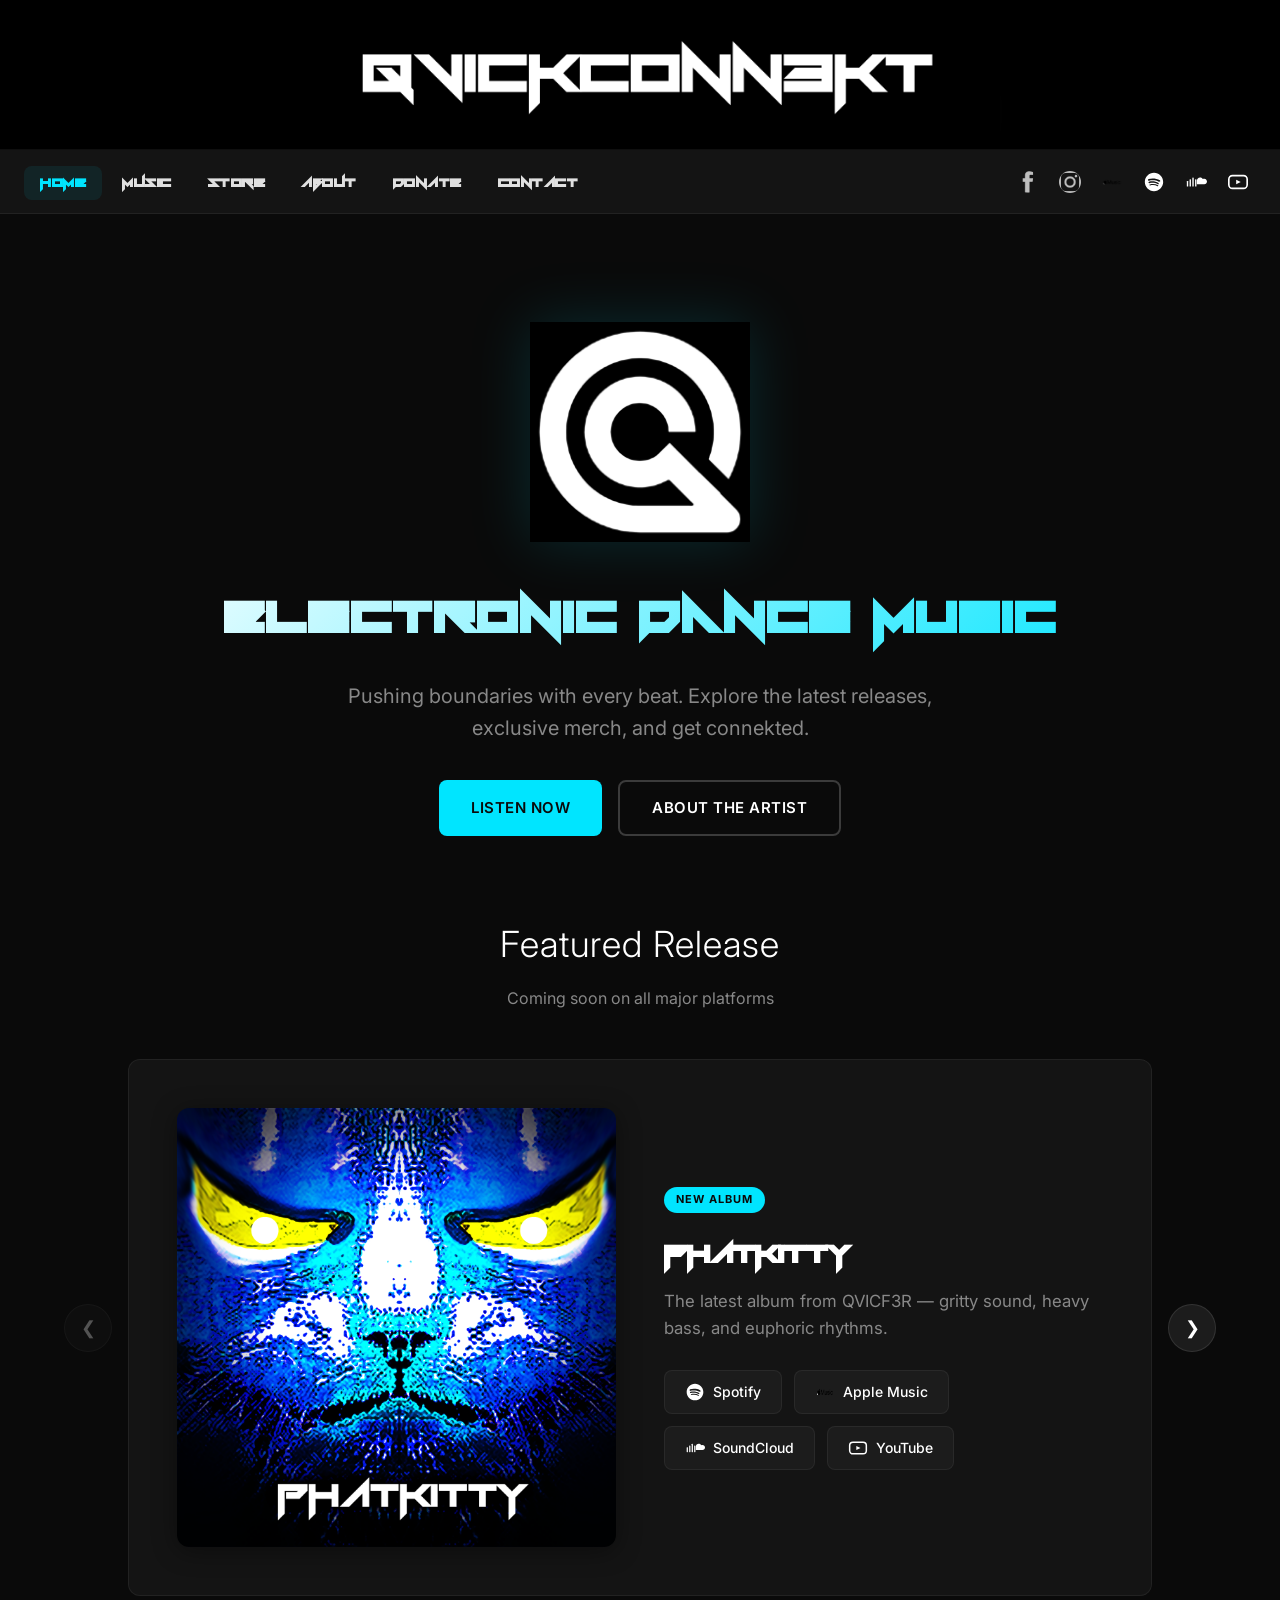
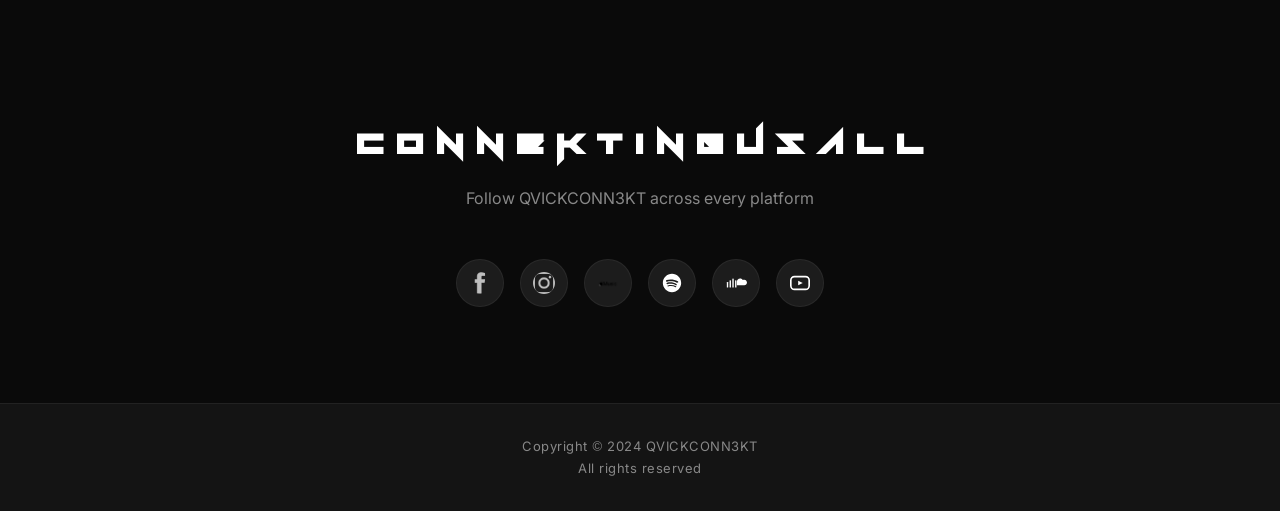
==== index.html @ ab648911 "Update spacing for CONNEKTING US ALL" ====
<!DOCTYPE html>
<html lang="en">
<head>
    <title>QVICKCONN3KT — EDM Artist</title>
    <meta charset="utf-8">
    <meta name="viewport" content="width=device-width, initial-scale=1.0" />
    <meta name="description" content="QVICKCONN3KT — Electronic dance music artist. Listen to the latest releases, shop merch, and connekt." />
    <link rel="stylesheet" href="styles.css">
    <link rel="icon" href="white_qc_small.png" type="image/png">
    <link rel="preconnect" href="https://fonts.googleapis.com">
    <link href="https://fonts.googleapis.com/css2?family=Inter:wght@400;500;600;700&display=swap" rel="stylesheet">
</head>
<body>
    <div class="divtop">
        <a href="index.html"><img src="QUICKCONNEKT using font WHITE_banner.png" alt="QVICKCONN3KT" class="header-banner"></a>
    </div>

<nav class="navbar">
  <ul class="nav-left">
    <li><a href="index.html" class="active">Home</a></li>
    <li><a href="music.html">Music</a></li>
    <li><a href="products.html">Store</a></li>
    <li><a href="about.html">About</a></li>
    <li><a href="donate.html">Donate</a></li>
    <li><a href="contact.html">Contact</a></li>
  </ul>
  <ul class="nav-right">
    <li><a href="https://www.facebook.com/profile.php?id=61558457154444" target="_blank" rel="noopener"><img src="facebookIcon.png" alt="Facebook"></a></li>
    <li><a href="https://www.instagram.com/quickconnekt/?hl=en" target="_blank" rel="noopener"><img src="instagramIcon.png" alt="Instagram"></a></li>
    <li><a href="https://music.apple.com/us/artist/quickconnekt/1852442297" target="_blank" rel="noopener"><img src="applemusicpng.png" alt="Apple Music"></a></li>
    <li><a href="https://open.spotify.com/artist/7BhhKYyqHJSTlQUpewbyjT" target="_blank" rel="noopener"><img src="spotify-icon.svg" alt="Spotify"></a></li>
    <li><a href="https://soundcloud.com/qvcif3r" target="_blank" rel="noopener"><img src="soundcloud-icon.svg" alt="Soundcloud"></a></li>
    <li><a href="https://youtube.com/" target="_blank" rel="noopener"><img src="youtube-icon.svg" alt="Youtube"></a></li>
  </ul>
</nav>

<main>
  <section class="hero">
    <img src="white_qc_big.png" alt="QVICKCONN3KT" class="hero-logo">
    <h1>Electronic Dance Music</h1>
    <p>Pushing boundaries with every beat. Explore the latest releases, exclusive merch, and get connekted.</p>
    <div class="hero-cta">
      <a href="music.html" class="btn btn-primary">Listen Now</a>
      <a href="about.html" class="btn btn-outline">About the Artist</a>
    </div>
  </section>

  <section>
    <h2 class="section-title featured-title" id="album-section-title">Featured Release</h2>
    <p class="section-subtitle" id="album-section-subtitle">Coming soon on all major platforms</p>

    <div class="album-carousel">
      <button class="album-arrow album-arrow-prev" id="album-prev" aria-label="Previous album">&#10094;</button>
      <div class="album-slides">
        <div class="album-slide active" data-album="phatkitty">
          <div class="featured-release">
            <img src="PhatKitty Album CoverDONE.png" alt="PHATKITTY Album Cover" class="featured-cover">
            <div class="featured-info">
              <span class="label">New Album</span>
              <h2>PHATKITTY</h2>
              <p>The latest album from QVICF3R — gritty sound, heavy bass, and euphoric rhythms.</p>
              <div class="platform-links">
                <a href="https://open.spotify.com/artist/7BhhKYyqHJSTlQUpewbyjT" target="_blank" rel="noopener" class="platform-link">
                  <img src="spotify-icon.svg" alt="Spotify"> Spotify
                </a>
                <a href="https://music.apple.com/us/artist/quickconnekt/1852442297" target="_blank" rel="noopener" class="platform-link">
                  <img src="applemusicpng.png" alt="Apple Music"> Apple Music
                </a>
                <a href="https://soundcloud.com/qvcif3r" target="_blank" rel="noopener" class="platform-link">
                  <img src="soundcloud-icon.svg" alt="SoundCloud"> SoundCloud
                </a>
                <a href="https://youtube.com/" target="_blank" rel="noopener" class="platform-link">
                  <img src="youtube-icon.svg" alt="YouTube"> YouTube
                </a>
              </div>
            </div>
          </div>
        </div>

        <div class="album-slide" data-album="deadpilot">
          <div class="featured-release">
            <img src="DEADPILOT_ALBUMCOVER.png" alt="Dead Pilot Album Cover" class="featured-cover">
            <div class="featured-info">
              <span class="label">Previous Album</span>
              <h2>DEAD PILOT</h2>
              <p>QVCIFER's debut album — a retro-inspired techno journey that pulls you straight into the underground. Analog warmth, pulsing rhythms, and vintage synths collide for a sound that's equal parts nostalgia and forward thrust.</p>
              <div class="platform-links">
                <a href="https://open.spotify.com/artist/7BhhKYyqHJSTlQUpewbyjT" target="_blank" rel="noopener" class="platform-link">
                  <img src="spotify-icon.svg" alt="Spotify"> Spotify
                </a>
                <a href="https://music.apple.com/us/artist/quickconnekt/1852442297" target="_blank" rel="noopener" class="platform-link">
                  <img src="applemusicpng.png" alt="Apple Music"> Apple Music
                </a>
                <a href="https://soundcloud.com/qvcif3r" target="_blank" rel="noopener" class="platform-link">
                  <img src="soundcloud-icon.svg" alt="SoundCloud"> SoundCloud
                </a>
                <a href="https://youtube.com/" target="_blank" rel="noopener" class="platform-link">
                  <img src="youtube-icon.svg" alt="YouTube"> YouTube
                </a>
              </div>
            </div>
          </div>
        </div>
      </div>
      <button class="album-arrow album-arrow-next" id="album-next" aria-label="Next album">&#10095;</button>
    </div>
  </section>

  <section>
    <h2 class="section-title social-section-title">C O N N E K T I N G    U S    A L L</h2>
    <p class="section-subtitle">Follow QVICKCONN3KT across every platform</p>
    <div class="social-bar">
      <a href="https://www.facebook.com/profile.php?id=61558457154444" target="_blank" rel="noopener"><img src="facebookIcon.png" alt="Facebook"></a>
      <a href="https://www.instagram.com/quickconnekt/?hl=en" target="_blank" rel="noopener"><img src="instagramIcon.png" alt="Instagram"></a>
      <a href="https://music.apple.com/us/artist/quickconnekt/1852442297" target="_blank" rel="noopener"><img src="applemusicpng.png" alt="Apple Music"></a>
      <a href="https://open.spotify.com/artist/7BhhKYyqHJSTlQUpewbyjT" target="_blank" rel="noopener"><img src="spotify-icon.svg" alt="Spotify"></a>
      <a href="https://soundcloud.com/qvcif3r" target="_blank" rel="noopener"><img src="soundcloud-icon.svg" alt="SoundCloud"></a>
      <a href="https://youtube.com/" target="_blank" rel="noopener"><img src="youtube-icon.svg" alt="YouTube"></a>
    </div>
  </section>
</main>

<footer>
  <p>Copyright <span style="font-family: 'Calibri', sans-serif;">&copy;</span> 2024 QVICKCONN3KT<br>All rights reserved</p>
</footer>
<script>
(function() {
  var slides = document.querySelectorAll('.album-slide');
  var prevBtn = document.getElementById('album-prev');
  var nextBtn = document.getElementById('album-next');
  var titleEl = document.getElementById('album-section-title');
  var subtitleEl = document.getElementById('album-section-subtitle');
  var current = 0;

  function showSlide(index) {
    slides.forEach(function(slide, i) {
      slide.classList.toggle('active', i === index);
    });
    prevBtn.style.opacity = index === 0 ? '0.3' : '1';
    nextBtn.style.opacity = index === slides.length - 1 ? '0.3' : '1';
    if (index === 0) {
      titleEl.textContent = 'Featured Release';
      subtitleEl.textContent = 'Coming soon on all major platforms';
    } else {
      titleEl.textContent = 'Past Release';
      subtitleEl.textContent = 'Available now on all major streaming platforms';
    }
  }

  prevBtn.addEventListener('click', function() {
    if (current > 0) {
      current--;
      showSlide(current);
    }
  });

  nextBtn.addEventListener('click', function() {
    if (current < slides.length - 1) {
      current++;
      showSlide(current);
    }
  });

  showSlide(current);
})();
</script>
</body>
</html>
---- styles.css ----
@font-face {
  font-family: 'QCfont';
  src: url('FoughtknightRegular-Xz9d.ttf') format('truetype'),
       url('FoughtKnight.woff') format('woff'),
       url('FoughtKnight.woff2') format('woff2');
  font-weight: normal;
  font-style: normal;
}

/* ===== RESET & BASE ===== */
*, *::before, *::after { box-sizing: border-box; margin: 0; padding: 0; }

:root {
  --black: #0a0a0a;
  --black-soft: #141414;
  --charcoal: #1c1c1c;
  --gray-dark: #2a2a2a;
  --gray-mid: #888;
  --gray-light: #e0e0e0;
  --white: #ffffff;
  --accent: #00e5ff;
  --accent-dim: #00b8cc;
  --accent-glow: rgba(0, 229, 255, 0.15);
  --success: #2ecc71;
  --error: #e74c3c;
  --radius: 12px;
  --radius-sm: 8px;
  --transition: 0.3s cubic-bezier(0.4, 0, 0.2, 1);
  --shadow: 0 4px 24px rgba(0, 0, 0, 0.4);
  --shadow-hover: 0 8px 40px rgba(0, 0, 0, 0.6);
  --max-width: 1200px;
}

html { scroll-behavior: smooth; }

body {
  font-family: 'Inter', -apple-system, BlinkMacSystemFont, 'Segoe UI', Roboto, Helvetica, Arial, sans-serif;
  background-color: var(--black);
  color: var(--white);
  line-height: 1.6;
  min-height: 100vh;
  display: flex;
  flex-direction: column;
}

a { color: inherit; text-decoration: none; }
img { display: block; max-width: 100%; }

/* ===== HEADER ===== */
.divtop {
  background: #000;
  display: flex;
  justify-content: center;
  align-items: center;
  padding: 10px 20px;
  border-bottom: 1px solid rgba(255, 255, 255, 0.06);
}

.divtop a {
  display: flex;
  align-items: center;
  justify-content: center;
  width: 100%;
}

.divtop .header-banner {
  max-width: 900px;
  width: 100%;
  height: auto;
  display: block;
}

/* ===== NAVBAR ===== */
.navbar {
  display: flex;
  justify-content: space-between;
  align-items: center;
  background: var(--black-soft);
  padding: 0 24px;
  height: 64px;
  position: sticky;
  top: 0;
  z-index: 100;
  border-bottom: 1px solid rgba(255, 255, 255, 0.06);
}

.nav-left, .nav-right {
  display: flex;
  align-items: center;
  list-style: none;
  gap: 4px;
}

.nav-left li a {
  font-family: 'QCfont', 'Inter', sans-serif;
  color: var(--gray-light);
  font-size: 15px;
  font-weight: 600;
  padding: 8px 16px;
  text-transform: uppercase;
  letter-spacing: 0.5px;
  border-radius: var(--radius-sm);
  transition: color var(--transition), background var(--transition);
}

.nav-left li a:hover,
.nav-left li a.active {
  color: var(--accent);
  background: rgba(0, 229, 255, 0.08);
}

.nav-right { gap: 6px; }

.nav-right li a {
  display: flex;
  align-items: center;
  justify-content: center;
  width: 36px;
  height: 36px;
  border-radius: 50%;
  transition: background var(--transition), transform var(--transition);
}

.nav-right li a:hover {
  background: rgba(255, 255, 255, 0.08);
  transform: translateY(-2px);
}

.nav-right li a img {
  width: 22px;
  height: 22px;
  object-fit: contain;
  border-radius: 50%;
  transition: transform var(--transition);
}

.nav-right li a:hover img { transform: scale(1.1); }

/* ===== MAIN LAYOUT ===== */
main {
  flex: 1;
  width: 100%;
  max-width: var(--max-width);
  margin: 0 auto;
  padding: 48px 24px;
}

/* ===== HERO (HOME) ===== */
.hero {
  text-align: center;
  padding: 60px 20px 80px;
}

.hero-logo {
  width: 220px;
  height: auto;
  margin: 0 auto 32px;
  filter: drop-shadow(0 0 30px var(--accent-glow));
  animation: fadeInUp 0.8s ease;
}

.hero h1 {
  font-family: 'QCfont', 'Inter', sans-serif;
  font-size: clamp(2rem, 5vw, 3.5rem);
  font-weight: 700;
  letter-spacing: 2px;
  margin-bottom: 16px;
  background: linear-gradient(135deg, #fff 0%, var(--accent) 100%);
  -webkit-background-clip: text;
  -webkit-text-fill-color: transparent;
  background-clip: text;
  animation: fadeInUp 0.8s ease 0.1s both;
}

.hero p {
  font-size: clamp(1rem, 2vw, 1.25rem);
  color: var(--gray-mid);
  max-width: 600px;
  margin: 0 auto 36px;
  animation: fadeInUp 0.8s ease 0.2s both;
}

.hero-cta {
  display: inline-flex;
  gap: 16px;
  flex-wrap: wrap;
  justify-content: center;
  animation: fadeInUp 0.8s ease 0.3s both;
}

/* ===== BUTTONS ===== */
.btn {
  display: inline-flex;
  align-items: center;
  gap: 8px;
  padding: 14px 32px;
  border-radius: var(--radius-sm);
  font-size: 15px;
  font-weight: 600;
  text-transform: uppercase;
  letter-spacing: 0.5px;
  cursor: pointer;
  border: none;
  transition: all var(--transition);
}

.btn-primary {
  background: var(--accent);
  color: var(--black);
}

.btn-primary:hover {
  background: var(--accent-dim);
  transform: translateY(-2px);
  box-shadow: 0 4px 20px var(--accent-glow);
}

.btn-outline {
  background: transparent;
  color: var(--white);
  border: 2px solid rgba(255, 255, 255, 0.2);
}

.btn-outline:hover {
  border-color: var(--accent);
  color: var(--accent);
  transform: translateY(-2px);
}

/* ===== SECTION TITLES ===== */
.section-title {
  font-family: 'QCfont', 'Inter', sans-serif;
  font-size: clamp(1.5rem, 3vw, 2.25rem);
  font-weight: 700;
  text-align: center;
  margin-bottom: 12px;
  letter-spacing: 1px;
}

.social-section-title {
  margin-top: 120px;
}

.social-section-title.large-gap {
  margin-top: 360px;
}

.section-subtitle {
  text-align: center;
  color: var(--gray-mid);
  font-size: 1rem;
  margin-bottom: 48px;
}

/* ===== FEATURED RELEASE ===== */
.featured-release {
  display: grid;
  grid-template-columns: 1fr 1fr;
  gap: 48px;
  align-items: center;
  background: var(--black-soft);
  border-radius: var(--radius);
  padding: 48px;
  border: 1px solid rgba(255, 255, 255, 0.06);
  margin-bottom: 64px;
}

.featured-title {
  font-family: 'Bahnschrift Light', 'Bahnschrift', 'Inter', sans-serif;
  font-weight: 300;
}

.featured-cover {
  width: 100%;
  aspect-ratio: 1;
  border-radius: var(--radius);
  object-fit: cover;
  box-shadow: var(--shadow);
}

.featured-info h2 {
  font-family: 'QCfont', 'Inter', sans-serif;
  font-size: 2rem;
  margin-bottom: 8px;
}

.featured-info .label {
  display: inline-block;
  background: var(--accent);
  color: var(--black);
  font-size: 11px;
  font-weight: 700;
  text-transform: uppercase;
  letter-spacing: 1px;
  padding: 4px 12px;
  border-radius: 20px;
  margin-bottom: 16px;
}

.featured-info p {
  color: var(--gray-mid);
  margin-bottom: 28px;
  font-size: 1.05rem;
}

.platform-links {
  display: flex;
  flex-wrap: wrap;
  gap: 12px;
}

.platform-link {
  display: inline-flex;
  align-items: center;
  gap: 8px;
  padding: 10px 20px;
  background: var(--charcoal);
  border-radius: var(--radius-sm);
  font-size: 14px;
  font-weight: 500;
  transition: all var(--transition);
  border: 1px solid rgba(255, 255, 255, 0.06);
}

.platform-link:hover {
  background: var(--gray-dark);
  border-color: var(--accent);
  transform: translateY(-2px);
}

.platform-link img {
  width: 20px;
  height: 20px;
}

/* ===== ALBUM CAROUSEL ===== */
.album-carousel {
  display: flex;
  align-items: center;
  gap: 16px;
  margin-bottom: 64px;
}

.album-arrow {
  flex-shrink: 0;
  width: 48px;
  height: 48px;
  border-radius: 50%;
  background: var(--charcoal);
  border: 1px solid rgba(255, 255, 255, 0.1);
  color: var(--white);
  font-size: 18px;
  cursor: pointer;
  display: flex;
  align-items: center;
  justify-content: center;
  transition: all var(--transition);
}

.album-arrow:hover {
  background: var(--accent);
  color: var(--black);
  border-color: var(--accent);
  transform: scale(1.1);
}

.album-slides {
  flex: 1;
  position: relative;
  overflow: hidden;
  min-height: 0;
}

.album-slide {
  display: none !important;
  width: 100%;
}

.album-slide.active {
  display: block !important;
  animation: fadeIn 0.4s ease;
}

.album-slide .featured-release {
  margin-bottom: 0;
}

/* ===== MUSIC GRID ===== */
.music-grid {
  display: grid;
  grid-template-columns: repeat(4, 1fr);
  gap: 24px;
}

@media (max-width: 1024px) {
  .music-grid { grid-template-columns: repeat(3, 1fr); }
}

@media (max-width: 780px) {
  .music-grid { grid-template-columns: repeat(2, 1fr); }
}

.track-card {
  background: var(--black-soft);
  border-radius: var(--radius);
  overflow: hidden;
  border: 1px solid rgba(255, 255, 255, 0.06);
  transition: all var(--transition);
}

.track-card:hover {
  border-color: rgba(0, 229, 255, 0.3);
  transform: translateY(-4px);
  box-shadow: var(--shadow-hover);
}

.track-cover {
  width: 100%;
  aspect-ratio: 1;
  object-fit: cover;
  transition: transform var(--transition);
}

.track-card:hover .track-cover { transform: scale(1.03); }

.track-body { padding: 20px; }

.track-body h3 {
  font-family: 'QCfont', 'Inter', sans-serif;
  font-size: 1.25rem;
  margin-bottom: 4px;
}

.track-body .track-meta {
  color: var(--gray-mid);
  font-size: 0.9rem;
  margin-bottom: 16px;
}

.track-player {
  width: 100%;
  border-radius: var(--radius-sm);
  border: none;
  height: 152px;
}

.track-platforms {
  display: flex;
  gap: 10px;
  margin-top: 12px;
}

.track-platforms a {
  display: flex;
  align-items: center;
  justify-content: center;
  width: 36px;
  height: 36px;
  border-radius: 50%;
  background: var(--charcoal);
  transition: all var(--transition);
}

.track-platforms a:hover {
  background: var(--gray-dark);
  transform: translateY(-2px);
}

.track-platforms a img {
  width: 18px;
  height: 18px;
  transition: transform var(--transition);
}

.track-platforms a:hover img { transform: scale(1.15); }

/* ===== PRODUCTS GRID ===== */
.products-grid {
  display: grid;
  grid-template-columns: repeat(auto-fill, minmax(260px, 1fr));
  gap: 24px;
}

.product-card {
  background: var(--black-soft);
  border-radius: var(--radius);
  overflow: hidden;
  border: 1px solid rgba(255, 255, 255, 0.06);
  transition: all var(--transition);
  display: flex;
  flex-direction: column;
}

.product-card:hover {
  border-color: rgba(0, 229, 255, 0.3);
  transform: translateY(-4px);
  box-shadow: var(--shadow-hover);
}

.product-image {
  width: 100%;
  aspect-ratio: 1;
  object-fit: cover;
  background: var(--charcoal);
}

.product-body {
  padding: 20px;
  flex: 1;
  display: flex;
  flex-direction: column;
}

.product-body h3 {
  font-family: 'QCfont', 'Inter', sans-serif;
  font-size: 1.15rem;
  margin-bottom: 6px;
}

.product-body .product-desc {
  color: var(--gray-mid);
  font-size: 0.9rem;
  margin-bottom: 16px;
  flex: 1;
}

.product-price {
  font-size: 1.25rem;
  font-weight: 700;
  color: var(--accent);
  margin-bottom: 14px;
}

.product-btn {
  width: 100%;
  padding: 12px;
  background: var(--charcoal);
  color: var(--white);
  border: 1px solid rgba(255, 255, 255, 0.1);
  border-radius: var(--radius-sm);
  font-size: 14px;
  font-weight: 600;
  text-transform: uppercase;
  letter-spacing: 0.5px;
  cursor: pointer;
  transition: all var(--transition);
}

.product-btn:hover {
  background: var(--accent);
  color: var(--black);
  border-color: var(--accent);
}

/* ===== ABOUT PAGE ===== */
.about-content {
  max-width: 800px;
  margin: 0 auto;
}

.about-hero {
  text-align: center;
  margin-bottom: 48px;
}

.about-hero img {
  width: 180px;
  height: auto;
  margin: 0 auto 24px;
  filter: drop-shadow(0 0 20px var(--accent-glow));
}

.about-text {
  background: var(--black-soft);
  border-radius: var(--radius);
  padding: 40px;
  border: 1px solid rgba(255, 255, 255, 0.06);
}

.about-text h2 {
  font-family: 'QCfont', 'Inter', sans-serif;
  font-size: 1.75rem;
  margin-bottom: 16px;
  color: var(--accent);
}

.about-text p {
  color: var(--gray-light);
  margin-bottom: 20px;
  font-size: 1.05rem;
}

.about-stats {
  display: grid;
  grid-template-columns: repeat(auto-fit, minmax(150px, 1fr));
  gap: 24px;
  margin-top: 48px;
}

.stat-card {
  text-align: center;
  background: var(--black-soft);
  border-radius: var(--radius);
  padding: 32px 20px;
  border: 1px solid rgba(255, 255, 255, 0.06);
  transition: all var(--transition);
}

.stat-card:hover {
  border-color: rgba(0, 229, 255, 0.3);
  transform: translateY(-4px);
}

.stat-number {
  font-family: 'QCfont', 'Inter', sans-serif;
  font-size: 2.5rem;
  font-weight: 700;
  color: var(--accent);
  display: block;
}

.stat-label {
  color: var(--gray-mid);
  font-size: 0.85rem;
  text-transform: uppercase;
  letter-spacing: 1px;
  margin-top: 4px;
}

/* ===== CONTACT FORM ===== */
.contact-wrapper {
  max-width: 640px;
  margin: 0 auto;
}

.contact-form {
  background: var(--black-soft);
  border-radius: var(--radius);
  padding: 48px;
  border: 1px solid rgba(255, 255, 255, 0.06);
}

.form-group { margin-bottom: 24px; }

.form-group label {
  display: block;
  font-size: 14px;
  font-weight: 600;
  margin-bottom: 8px;
  color: var(--gray-light);
  text-transform: uppercase;
  letter-spacing: 0.5px;
}

.form-group input,
.form-group textarea {
  width: 100%;
  padding: 14px 16px;
  background: var(--charcoal);
  border: 1px solid rgba(255, 255, 255, 0.08);
  border-radius: var(--radius-sm);
  color: var(--white);
  font-size: 15px;
  font-family: inherit;
  transition: border-color var(--transition), box-shadow var(--transition);
}

.form-group input::placeholder,
.form-group textarea::placeholder { color: var(--gray-mid); }

.form-group input:focus,
.form-group textarea:focus {
  outline: none;
  border-color: var(--accent);
  box-shadow: 0 0 0 3px var(--accent-glow);
}

.form-group textarea {
  min-height: 140px;
  resize: vertical;
}

.form-status {
  padding: 14px 18px;
  border-radius: var(--radius-sm);
  font-size: 14px;
  margin-bottom: 20px;
  display: none;
}

.form-status.success {
  display: block;
  background: rgba(46, 204, 113, 0.12);
  border: 1px solid var(--success);
  color: var(--success);
}

.form-status.error {
  display: block;
  background: rgba(231, 76, 60, 0.12);
  border: 1px solid var(--error);
  color: var(--error);
}

.btn-submit {
  width: 100%;
  padding: 16px;
  font-size: 16px;
}

.btn-submit:disabled {
  opacity: 0.5;
  cursor: not-allowed;
}

.contact-info {
  text-align: center;
  margin-top: 32px;
  color: var(--gray-mid);
  font-size: 0.95rem;
}

.contact-info a { color: var(--accent); }
.contact-info a:hover { text-decoration: underline; }

/* ===== DONATE PAGE ===== */
.donate-wrapper {
  max-width: 640px;
  margin: 0 auto;
  text-align: center;
}

.donate-card {
  background: var(--black-soft);
  border-radius: var(--radius);
  padding: 48px;
  border: 1px solid rgba(255, 255, 255, 0.06);
}

.donate-card h3 {
  font-family: 'QCfont', 'Inter', sans-serif;
  font-size: 1.5rem;
  margin-bottom: 16px;
  color: var(--accent);
}

.donate-card p {
  color: var(--gray-light);
  margin-bottom: 32px;
  font-size: 1.05rem;
  line-height: 1.7;
}

.donate-amounts {
  display: flex;
  flex-wrap: wrap;
  justify-content: center;
  gap: 12px;
  margin-bottom: 32px;
}

.donate-amount {
  padding: 14px 28px;
  background: var(--charcoal);
  border: 1px solid rgba(255, 255, 255, 0.1);
  border-radius: var(--radius-sm);
  color: var(--white);
  font-size: 16px;
  font-weight: 600;
  cursor: pointer;
  transition: all var(--transition);
}

.donate-amount:hover,
.donate-amount.selected {
  background: var(--accent);
  color: var(--black);
  border-color: var(--accent);
  transform: translateY(-2px);
}

.donate-btn {
  display: inline-flex;
  align-items: center;
  gap: 10px;
  padding: 16px 48px;
  background: var(--accent);
  color: var(--black);
  border: none;
  border-radius: var(--radius-sm);
  font-size: 16px;
  font-weight: 700;
  text-transform: uppercase;
  letter-spacing: 1px;
  cursor: pointer;
  transition: all var(--transition);
}

.donate-btn:hover {
  background: var(--accent-dim);
  transform: translateY(-2px);
  box-shadow: 0 4px 20px var(--accent-glow);
}

.donate-note {
  margin-top: 24px;
  color: var(--gray-mid);
  font-size: 0.9rem;
}

/* ===== SOCIAL BAR ===== */
.social-bar {
  display: flex;
  justify-content: center;
  gap: 16px;
  margin: 48px 0;
  flex-wrap: wrap;
}

.social-bar a {
  display: flex;
  align-items: center;
  justify-content: center;
  width: 48px;
  height: 48px;
  border-radius: 50%;
  background: var(--charcoal);
  border: 1px solid rgba(255, 255, 255, 0.06);
  transition: all var(--transition);
}

.social-bar a:hover {
  background: var(--gray-dark);
  transform: translateY(-3px);
  box-shadow: 0 4px 16px rgba(0, 0, 0, 0.4);
}

.social-bar a img {
  width: 22px;
  height: 22px;
  object-fit: contain;
  border-radius: 50%;
  transition: transform var(--transition);
}

.social-bar a:hover img { transform: scale(1.15); }

/* ===== FOOTER ===== */
footer {
  background: var(--black-soft);
  border-top: 1px solid rgba(255, 255, 255, 0.06);
  padding: 32px 20px;
  text-align: center;
}

footer p {
  font-family: 'Calibri', 'Inter', sans-serif;
  color: var(--gray-mid);
  font-size: 13px;
  letter-spacing: 0.5px;
}

/* ===== ANIMATIONS ===== */
@keyframes fadeInUp {
  from { opacity: 0; transform: translateY(30px); }
  to { opacity: 1; transform: translateY(0); }
}

@keyframes fadeIn {
  from { opacity: 0; }
  to { opacity: 1; }
}

.fade-in { animation: fadeIn 0.6s ease; }

/* ===== RESPONSIVE ===== */
@media (max-width: 768px) {
  .divtop .header-banner { max-width: 100%; }

  .navbar { padding: 0 10px; height: 52px; }
  .nav-left { gap: 0; flex-wrap: nowrap; overflow: hidden; }
  .nav-left li a { font-size: 10px; padding: 5px 7px; letter-spacing: 0; white-space: nowrap; }
  .nav-right li a { width: 28px; height: 28px; }
  .nav-right li a img { width: 16px; height: 16px; }

  main { padding: 32px 16px; }

  .hero { padding: 40px 16px 60px; }
  .hero-logo { width: 150px; }

  .featured-release {
    grid-template-columns: 1fr;
    padding: 24px;
    gap: 24px;
  }

  .featured-cover { max-width: 300px; margin: 0 auto; }

  .album-arrow { width: 36px; height: 36px; font-size: 14px; }
  .album-carousel { gap: 8px; }

  .music-grid { grid-template-columns: 1fr !important; }

  .contact-form { padding: 28px 20px; }

  .about-text { padding: 24px; }

  .social-bar { gap: 10px; }
  .social-bar a { width: 42px; height: 42px; }
}

@media (max-width: 480px) {
  .nav-left { gap: 0; }
  .nav-left li a { font-size: 9px; padding: 4px 5px; letter-spacing: 0; white-space: nowrap; }
  .nav-right { gap: 1px; }
  .nav-right li a { width: 24px; height: 24px; }
  .nav-right li a img { width: 14px; height: 14px; }

  .hero h1 { font-size: 1.75rem; }
  .hero-cta { flex-direction: column; }
  .hero-cta .btn { width: 100%; justify-content: center; }

  .platform-links { flex-direction: column; }
  .platform-link { justify-content: center; }

  .about-stats { grid-template-columns: 1fr 1fr; }
  .stat-number { font-size: 1.75rem; }
}
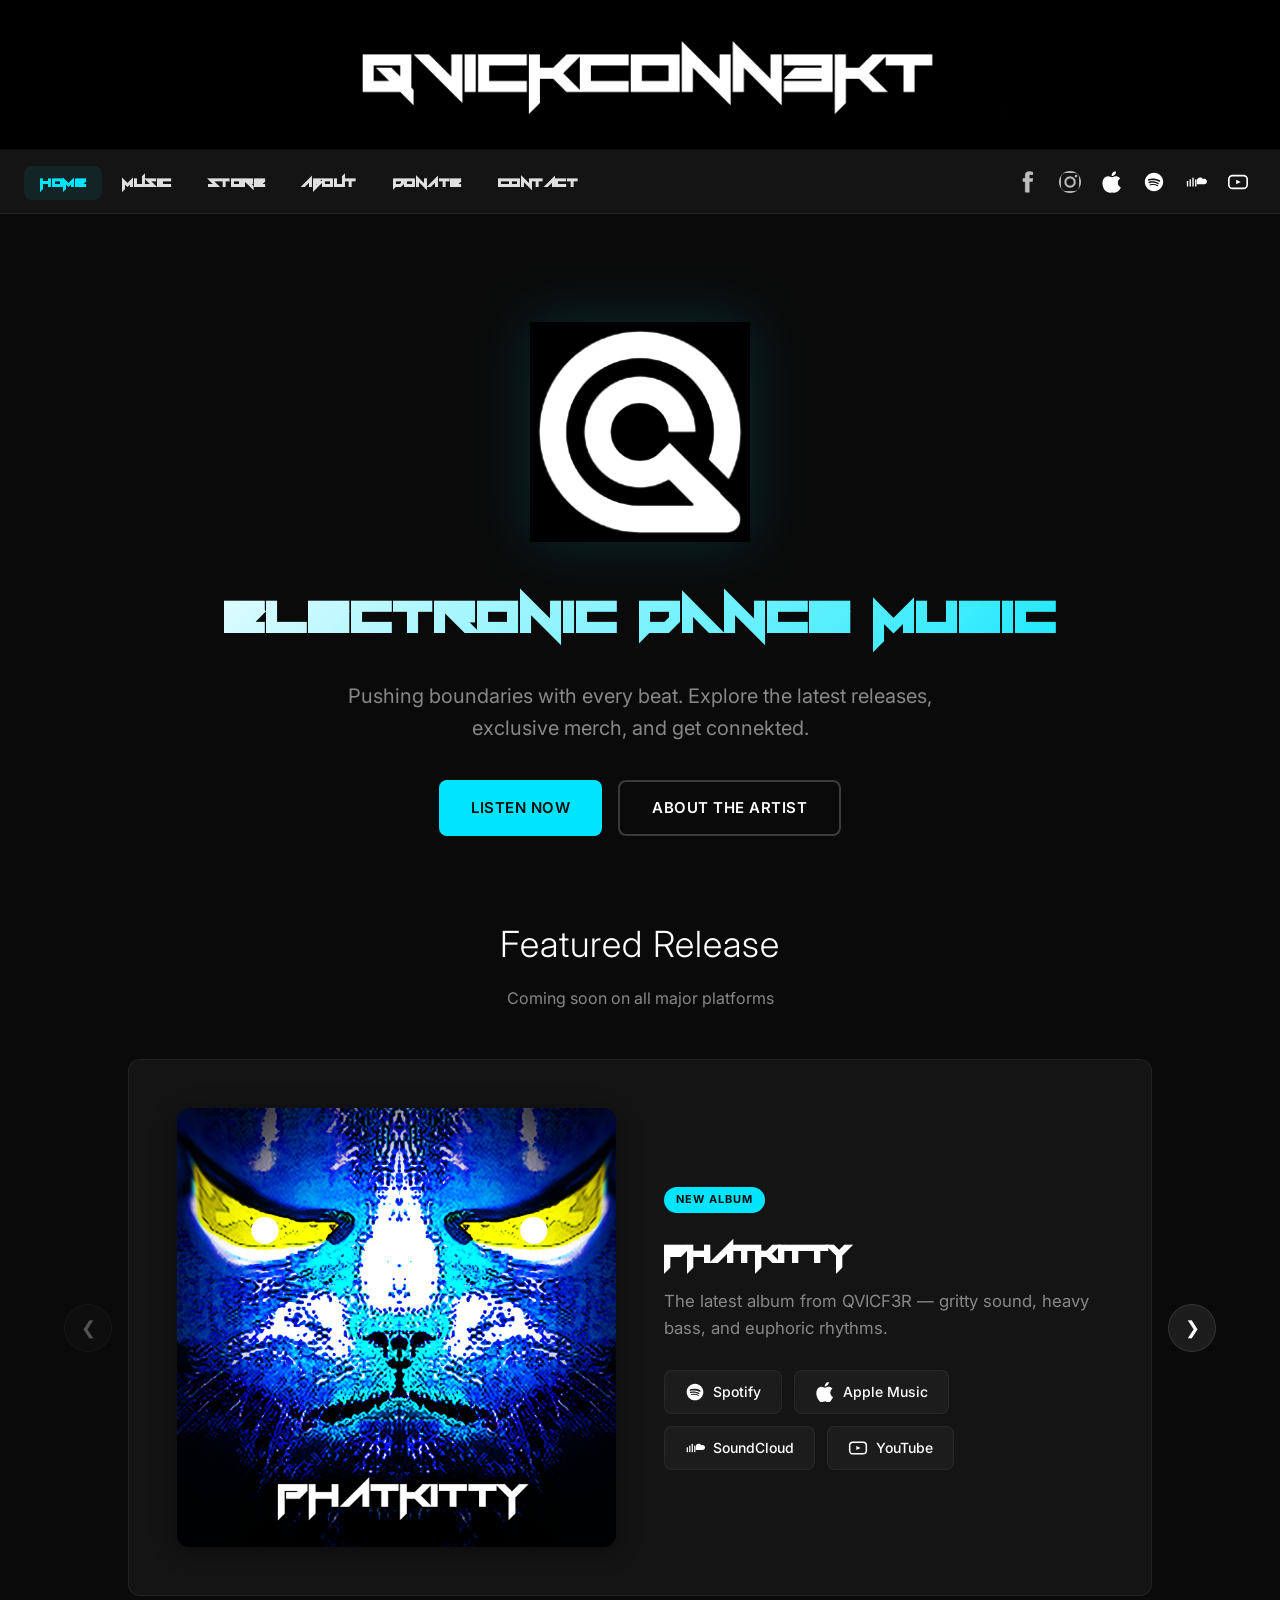
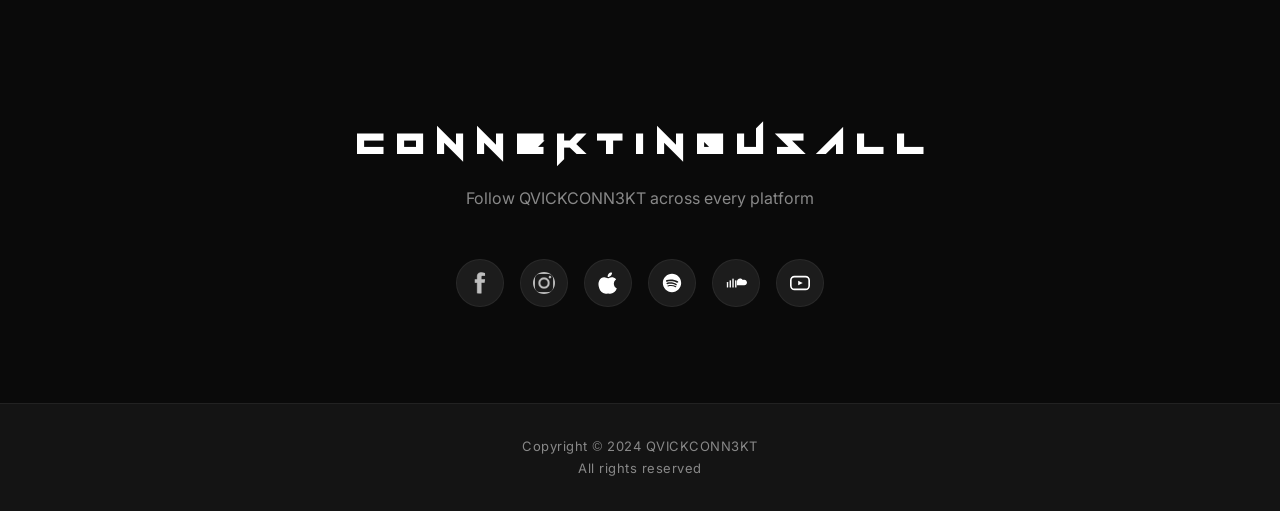
==== commit ae3ac0c8: "Update Apple Music logo to SVG" ====
--- a/index.html
+++ b/index.html
@@ -27,7 +27,7 @@
   <ul class="nav-right">
     <li><a href="https://www.facebook.com/profile.php?id=61558457154444" target="_blank" rel="noopener"><img src="facebookIcon.png" alt="Facebook"></a></li>
     <li><a href="https://www.instagram.com/quickconnekt/?hl=en" target="_blank" rel="noopener"><img src="instagramIcon.png" alt="Instagram"></a></li>
-    <li><a href="https://music.apple.com/us/artist/quickconnekt/1852442297" target="_blank" rel="noopener"><img src="applemusicpng.png" alt="Apple Music"></a></li>
+    <li><a href="https://music.apple.com/us/artist/quickconnekt/1852442297" target="_blank" rel="noopener"><img src="apple.svg" alt="Apple Music"></a></li>
     <li><a href="https://open.spotify.com/artist/7BhhKYyqHJSTlQUpewbyjT" target="_blank" rel="noopener"><img src="spotify-icon.svg" alt="Spotify"></a></li>
     <li><a href="https://soundcloud.com/qvcif3r" target="_blank" rel="noopener"><img src="soundcloud-icon.svg" alt="Soundcloud"></a></li>
     <li><a href="https://youtube.com/" target="_blank" rel="noopener"><img src="youtube-icon.svg" alt="Youtube"></a></li>
@@ -64,7 +64,7 @@
                   <img src="spotify-icon.svg" alt="Spotify"> Spotify
                 </a>
                 <a href="https://music.apple.com/us/artist/quickconnekt/1852442297" target="_blank" rel="noopener" class="platform-link">
-                  <img src="applemusicpng.png" alt="Apple Music"> Apple Music
+                  <img src="apple.svg" alt="Apple Music"> Apple Music
                 </a>
                 <a href="https://soundcloud.com/qvcif3r" target="_blank" rel="noopener" class="platform-link">
                   <img src="soundcloud-icon.svg" alt="SoundCloud"> SoundCloud
@@ -89,7 +89,7 @@
                   <img src="spotify-icon.svg" alt="Spotify"> Spotify
                 </a>
                 <a href="https://music.apple.com/us/artist/quickconnekt/1852442297" target="_blank" rel="noopener" class="platform-link">
-                  <img src="applemusicpng.png" alt="Apple Music"> Apple Music
+                  <img src="apple.svg" alt="Apple Music"> Apple Music
                 </a>
                 <a href="https://soundcloud.com/qvcif3r" target="_blank" rel="noopener" class="platform-link">
                   <img src="soundcloud-icon.svg" alt="SoundCloud"> SoundCloud
@@ -112,7 +112,7 @@
     <div class="social-bar">
       <a href="https://www.facebook.com/profile.php?id=61558457154444" target="_blank" rel="noopener"><img src="facebookIcon.png" alt="Facebook"></a>
       <a href="https://www.instagram.com/quickconnekt/?hl=en" target="_blank" rel="noopener"><img src="instagramIcon.png" alt="Instagram"></a>
-      <a href="https://music.apple.com/us/artist/quickconnekt/1852442297" target="_blank" rel="noopener"><img src="applemusicpng.png" alt="Apple Music"></a>
+      <a href="https://music.apple.com/us/artist/quickconnekt/1852442297" target="_blank" rel="noopener"><img src="apple.svg" alt="Apple Music"></a>
       <a href="https://open.spotify.com/artist/7BhhKYyqHJSTlQUpewbyjT" target="_blank" rel="noopener"><img src="spotify-icon.svg" alt="Spotify"></a>
       <a href="https://soundcloud.com/qvcif3r" target="_blank" rel="noopener"><img src="soundcloud-icon.svg" alt="SoundCloud"></a>
       <a href="https://youtube.com/" target="_blank" rel="noopener"><img src="youtube-icon.svg" alt="YouTube"></a>
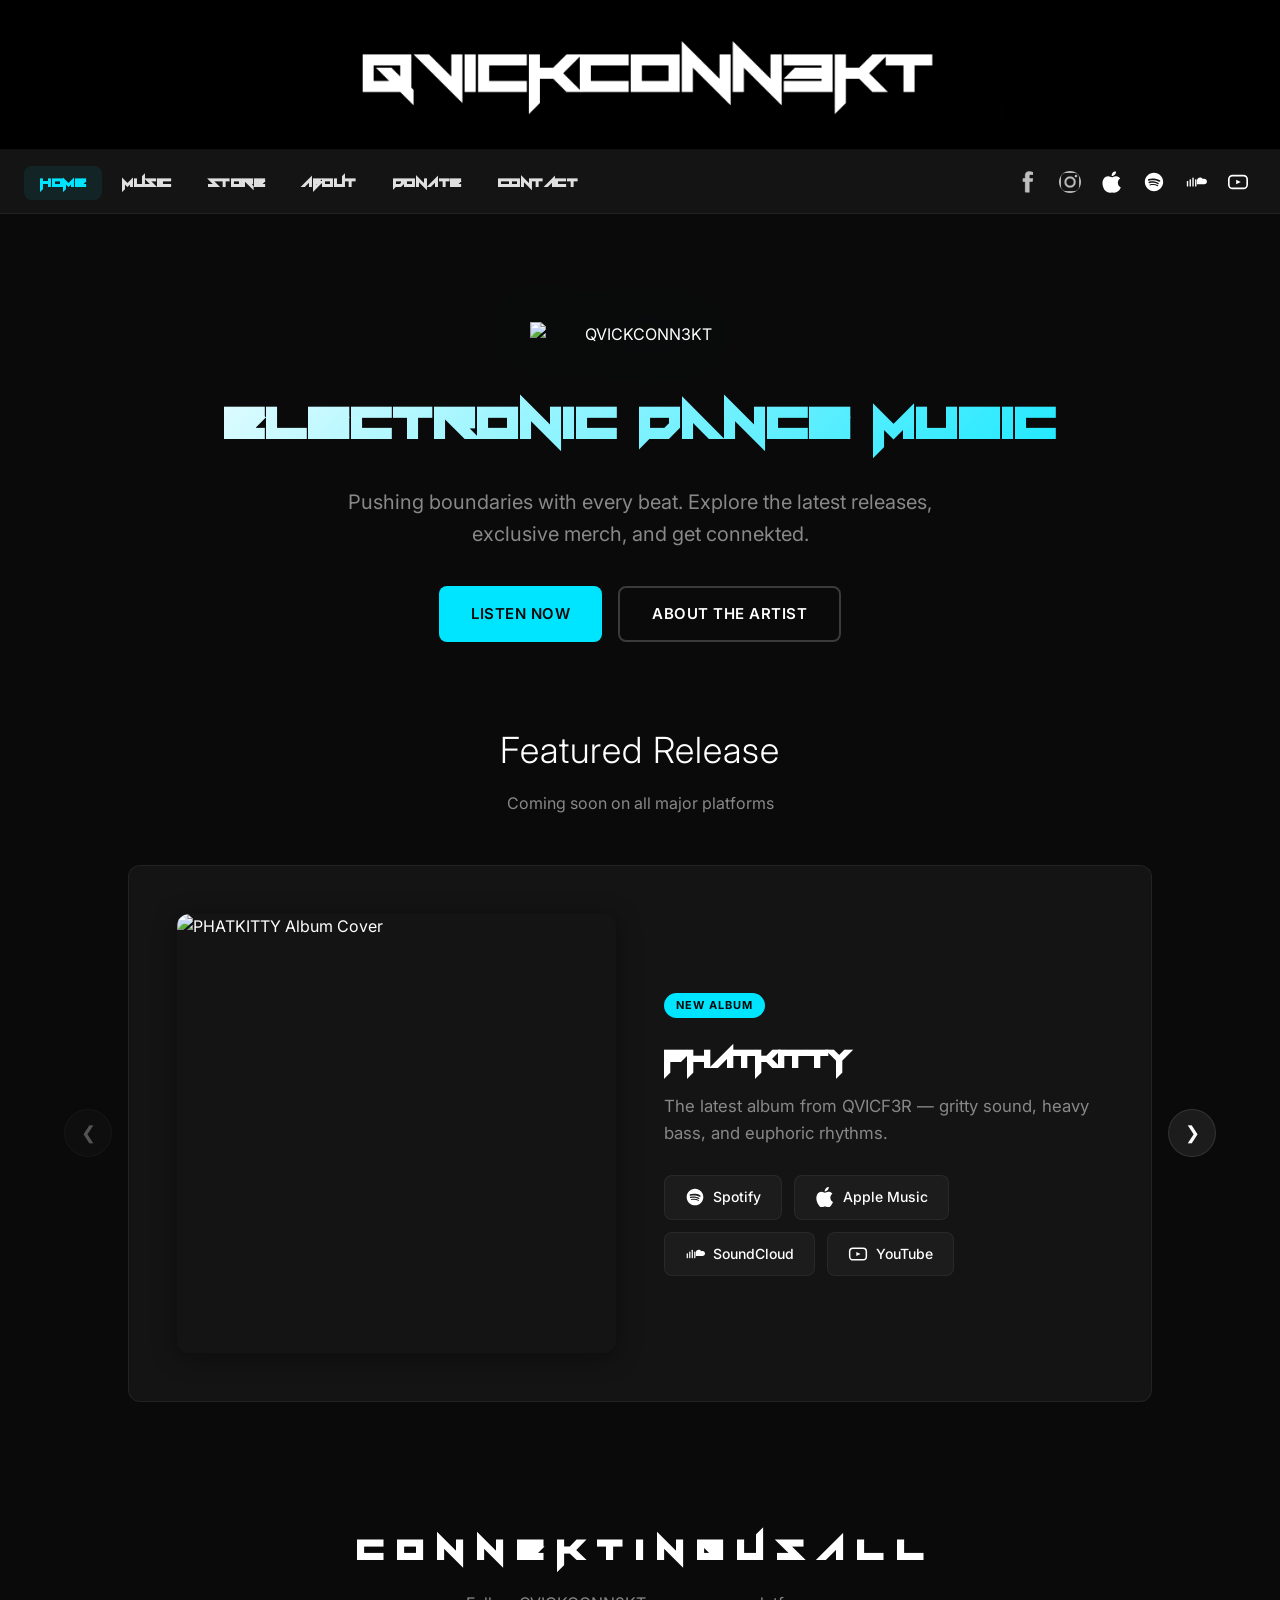
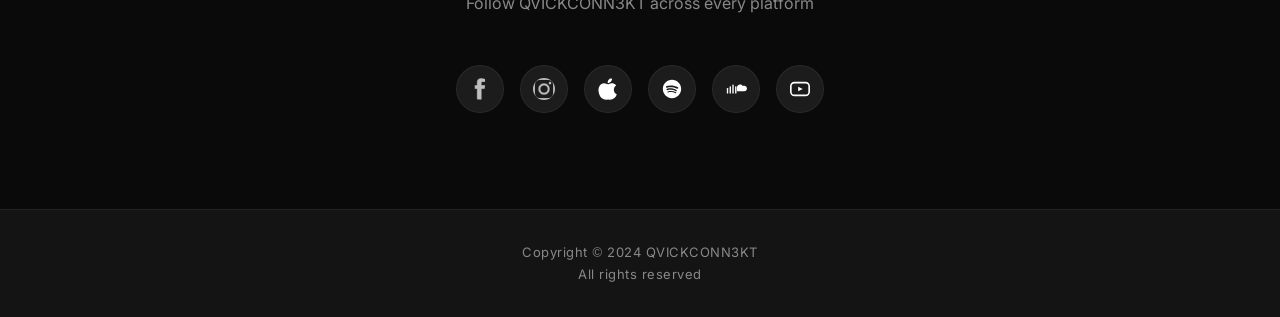
==== commit a76ef929: "Updated contact.html" ====
--- a/index.html
+++ b/index.html
@@ -6,13 +6,13 @@
     <meta name="viewport" content="width=device-width, initial-scale=1.0" />
     <meta name="description" content="QVICKCONN3KT — Electronic dance music artist. Listen to the latest releases, shop merch, and connekt." />
     <link rel="stylesheet" href="styles.css">
-    <link rel="icon" href="white_qc_small.png" type="image/png">
+    <link rel="icon" href="assets/logos/white_qc_small.png" type="image/png">
     <link rel="preconnect" href="https://fonts.googleapis.com">
     <link href="https://fonts.googleapis.com/css2?family=Inter:wght@400;500;600;700&display=swap" rel="stylesheet">
 </head>
 <body>
     <div class="divtop">
-        <a href="index.html"><img src="QUICKCONNEKT using font WHITE_banner.png" alt="QVICKCONN3KT" class="header-banner"></a>
+        <a href="index.html"><img src="assets/logos/QUICKCONNEKT using font WHITE_banner.png" alt="QVICKCONN3KT" class="header-banner"></a>
     </div>
 
 <nav class="navbar">
@@ -25,18 +25,18 @@
     <li><a href="contact.html">Contact</a></li>
   </ul>
   <ul class="nav-right">
-    <li><a href="https://www.facebook.com/profile.php?id=61558457154444" target="_blank" rel="noopener"><img src="facebookIcon.png" alt="Facebook"></a></li>
-    <li><a href="https://www.instagram.com/quickconnekt/?hl=en" target="_blank" rel="noopener"><img src="instagramIcon.png" alt="Instagram"></a></li>
-    <li><a href="https://music.apple.com/us/artist/quickconnekt/1852442297" target="_blank" rel="noopener"><img src="apple.svg" alt="Apple Music"></a></li>
-    <li><a href="https://open.spotify.com/artist/7BhhKYyqHJSTlQUpewbyjT" target="_blank" rel="noopener"><img src="spotify-icon.svg" alt="Spotify"></a></li>
-    <li><a href="https://soundcloud.com/qvcif3r" target="_blank" rel="noopener"><img src="soundcloud-icon.svg" alt="Soundcloud"></a></li>
-    <li><a href="https://youtube.com/" target="_blank" rel="noopener"><img src="youtube-icon.svg" alt="Youtube"></a></li>
+    <li><a href="https://www.facebook.com/profile.php?id=61558457154444" target="_blank" rel="noopener"><img src="assets/icons/facebookIcon.png" alt="Facebook"></a></li>
+    <li><a href="https://www.instagram.com/quickconnekt/?hl=en" target="_blank" rel="noopener"><img src="assets/icons/instagramIcon.png" alt="Instagram"></a></li>
+    <li><a href="https://music.apple.com/us/artist/quickconnekt/1852442297" target="_blank" rel="noopener"><img src="assets/icons/apple.svg" alt="Apple Music"></a></li>
+    <li><a href="https://open.spotify.com/artist/7BhhKYyqHJSTlQUpewbyjT" target="_blank" rel="noopener"><img src="assets/icons/spotify-icon.svg" alt="Spotify"></a></li>
+    <li><a href="https://soundcloud.com/qvcif3r" target="_blank" rel="noopener"><img src="assets/icons/soundcloud-icon.svg" alt="Soundcloud"></a></li>
+    <li><a href="https://youtube.com/" target="_blank" rel="noopener"><img src="assets/icons/youtube-icon.svg" alt="Youtube"></a></li>
   </ul>
 </nav>
 
 <main>
   <section class="hero">
-    <img src="white_qc_big.png" alt="QVICKCONN3KT" class="hero-logo">
+    <img src="assets/logos/white_qc_big.png" alt="QVICKCONN3KT" class="hero-logo">
     <h1>Electronic Dance Music</h1>
     <p>Pushing boundaries with every beat. Explore the latest releases, exclusive merch, and get connekted.</p>
     <div class="hero-cta">
@@ -54,23 +54,23 @@
       <div class="album-slides">
         <div class="album-slide active" data-album="phatkitty">
           <div class="featured-release">
-            <img src="PhatKitty Album CoverDONE.png" alt="PHATKITTY Album Cover" class="featured-cover">
+            <img src="assets/covers/PhatKitty Album CoverDONE.png" alt="PHATKITTY Album Cover" class="featured-cover">
             <div class="featured-info">
               <span class="label">New Album</span>
               <h2>PHATKITTY</h2>
               <p>The latest album from QVICF3R — gritty sound, heavy bass, and euphoric rhythms.</p>
               <div class="platform-links">
                 <a href="https://open.spotify.com/artist/7BhhKYyqHJSTlQUpewbyjT" target="_blank" rel="noopener" class="platform-link">
-                  <img src="spotify-icon.svg" alt="Spotify"> Spotify
+                  <img src="assets/icons/spotify-icon.svg" alt="Spotify"> Spotify
                 </a>
                 <a href="https://music.apple.com/us/artist/quickconnekt/1852442297" target="_blank" rel="noopener" class="platform-link">
-                  <img src="apple.svg" alt="Apple Music"> Apple Music
+                  <img src="assets/icons/apple.svg" alt="Apple Music"> Apple Music
                 </a>
                 <a href="https://soundcloud.com/qvcif3r" target="_blank" rel="noopener" class="platform-link">
-                  <img src="soundcloud-icon.svg" alt="SoundCloud"> SoundCloud
+                  <img src="assets/icons/soundcloud-icon.svg" alt="SoundCloud"> SoundCloud
                 </a>
                 <a href="https://youtube.com/" target="_blank" rel="noopener" class="platform-link">
-                  <img src="youtube-icon.svg" alt="YouTube"> YouTube
+                  <img src="assets/icons/youtube-icon.svg" alt="YouTube"> YouTube
                 </a>
               </div>
             </div>
@@ -79,23 +79,23 @@
 
         <div class="album-slide" data-album="deadpilot">
           <div class="featured-release">
-            <img src="DEADPILOT_ALBUMCOVER.png" alt="Dead Pilot Album Cover" class="featured-cover">
+            <img src="assets/covers/DEADPILOT_ALBUMCOVER.png" alt="Dead Pilot Album Cover" class="featured-cover">
             <div class="featured-info">
               <span class="label">Previous Album</span>
               <h2>DEAD PILOT</h2>
               <p>QVCIFER's debut album — a retro-inspired techno journey that pulls you straight into the underground. Analog warmth, pulsing rhythms, and vintage synths collide for a sound that's equal parts nostalgia and forward thrust.</p>
               <div class="platform-links">
                 <a href="https://open.spotify.com/artist/7BhhKYyqHJSTlQUpewbyjT" target="_blank" rel="noopener" class="platform-link">
-                  <img src="spotify-icon.svg" alt="Spotify"> Spotify
+                  <img src="assets/icons/spotify-icon.svg" alt="Spotify"> Spotify
                 </a>
                 <a href="https://music.apple.com/us/artist/quickconnekt/1852442297" target="_blank" rel="noopener" class="platform-link">
-                  <img src="apple.svg" alt="Apple Music"> Apple Music
+                  <img src="assets/icons/apple.svg" alt="Apple Music"> Apple Music
                 </a>
                 <a href="https://soundcloud.com/qvcif3r" target="_blank" rel="noopener" class="platform-link">
-                  <img src="soundcloud-icon.svg" alt="SoundCloud"> SoundCloud
+                  <img src="assets/icons/soundcloud-icon.svg" alt="SoundCloud"> SoundCloud
                 </a>
                 <a href="https://youtube.com/" target="_blank" rel="noopener" class="platform-link">
-                  <img src="youtube-icon.svg" alt="YouTube"> YouTube
+                  <img src="assets/icons/youtube-icon.svg" alt="YouTube"> YouTube
                 </a>
               </div>
             </div>
@@ -110,12 +110,12 @@
     <h2 class="section-title social-section-title">C O N N E K T I N G    U S    A L L</h2>
     <p class="section-subtitle">Follow QVICKCONN3KT across every platform</p>
     <div class="social-bar">
-      <a href="https://www.facebook.com/profile.php?id=61558457154444" target="_blank" rel="noopener"><img src="facebookIcon.png" alt="Facebook"></a>
-      <a href="https://www.instagram.com/quickconnekt/?hl=en" target="_blank" rel="noopener"><img src="instagramIcon.png" alt="Instagram"></a>
-      <a href="https://music.apple.com/us/artist/quickconnekt/1852442297" target="_blank" rel="noopener"><img src="apple.svg" alt="Apple Music"></a>
-      <a href="https://open.spotify.com/artist/7BhhKYyqHJSTlQUpewbyjT" target="_blank" rel="noopener"><img src="spotify-icon.svg" alt="Spotify"></a>
-      <a href="https://soundcloud.com/qvcif3r" target="_blank" rel="noopener"><img src="soundcloud-icon.svg" alt="SoundCloud"></a>
-      <a href="https://youtube.com/" target="_blank" rel="noopener"><img src="youtube-icon.svg" alt="YouTube"></a>
+      <a href="https://www.facebook.com/profile.php?id=61558457154444" target="_blank" rel="noopener"><img src="assets/icons/facebookIcon.png" alt="Facebook"></a>
+      <a href="https://www.instagram.com/quickconnekt/?hl=en" target="_blank" rel="noopener"><img src="assets/icons/instagramIcon.png" alt="Instagram"></a>
+      <a href="https://music.apple.com/us/artist/quickconnekt/1852442297" target="_blank" rel="noopener"><img src="assets/icons/apple.svg" alt="Apple Music"></a>
+      <a href="https://open.spotify.com/artist/7BhhKYyqHJSTlQUpewbyjT" target="_blank" rel="noopener"><img src="assets/icons/spotify-icon.svg" alt="Spotify"></a>
+      <a href="https://soundcloud.com/qvcif3r" target="_blank" rel="noopener"><img src="assets/icons/soundcloud-icon.svg" alt="SoundCloud"></a>
+      <a href="https://youtube.com/" target="_blank" rel="noopener"><img src="assets/icons/youtube-icon.svg" alt="YouTube"></a>
     </div>
   </section>
 </main>
--- a/styles.css
+++ b/styles.css
@@ -1,8 +1,8 @@
 @font-face {
   font-family: 'QCfont';
-  src: url('FoughtknightRegular-Xz9d.ttf') format('truetype'),
-       url('FoughtKnight.woff') format('woff'),
-       url('FoughtKnight.woff2') format('woff2');
+  src: url('assets/fonts/FoughtknightRegular-Xz9d.ttf') format('truetype'),
+       url('assets/fonts/FoughtKnight.woff') format('woff'),
+       url('assets/fonts/FoughtKnight.woff2') format('woff2');
   font-weight: normal;
   font-style: normal;
 }
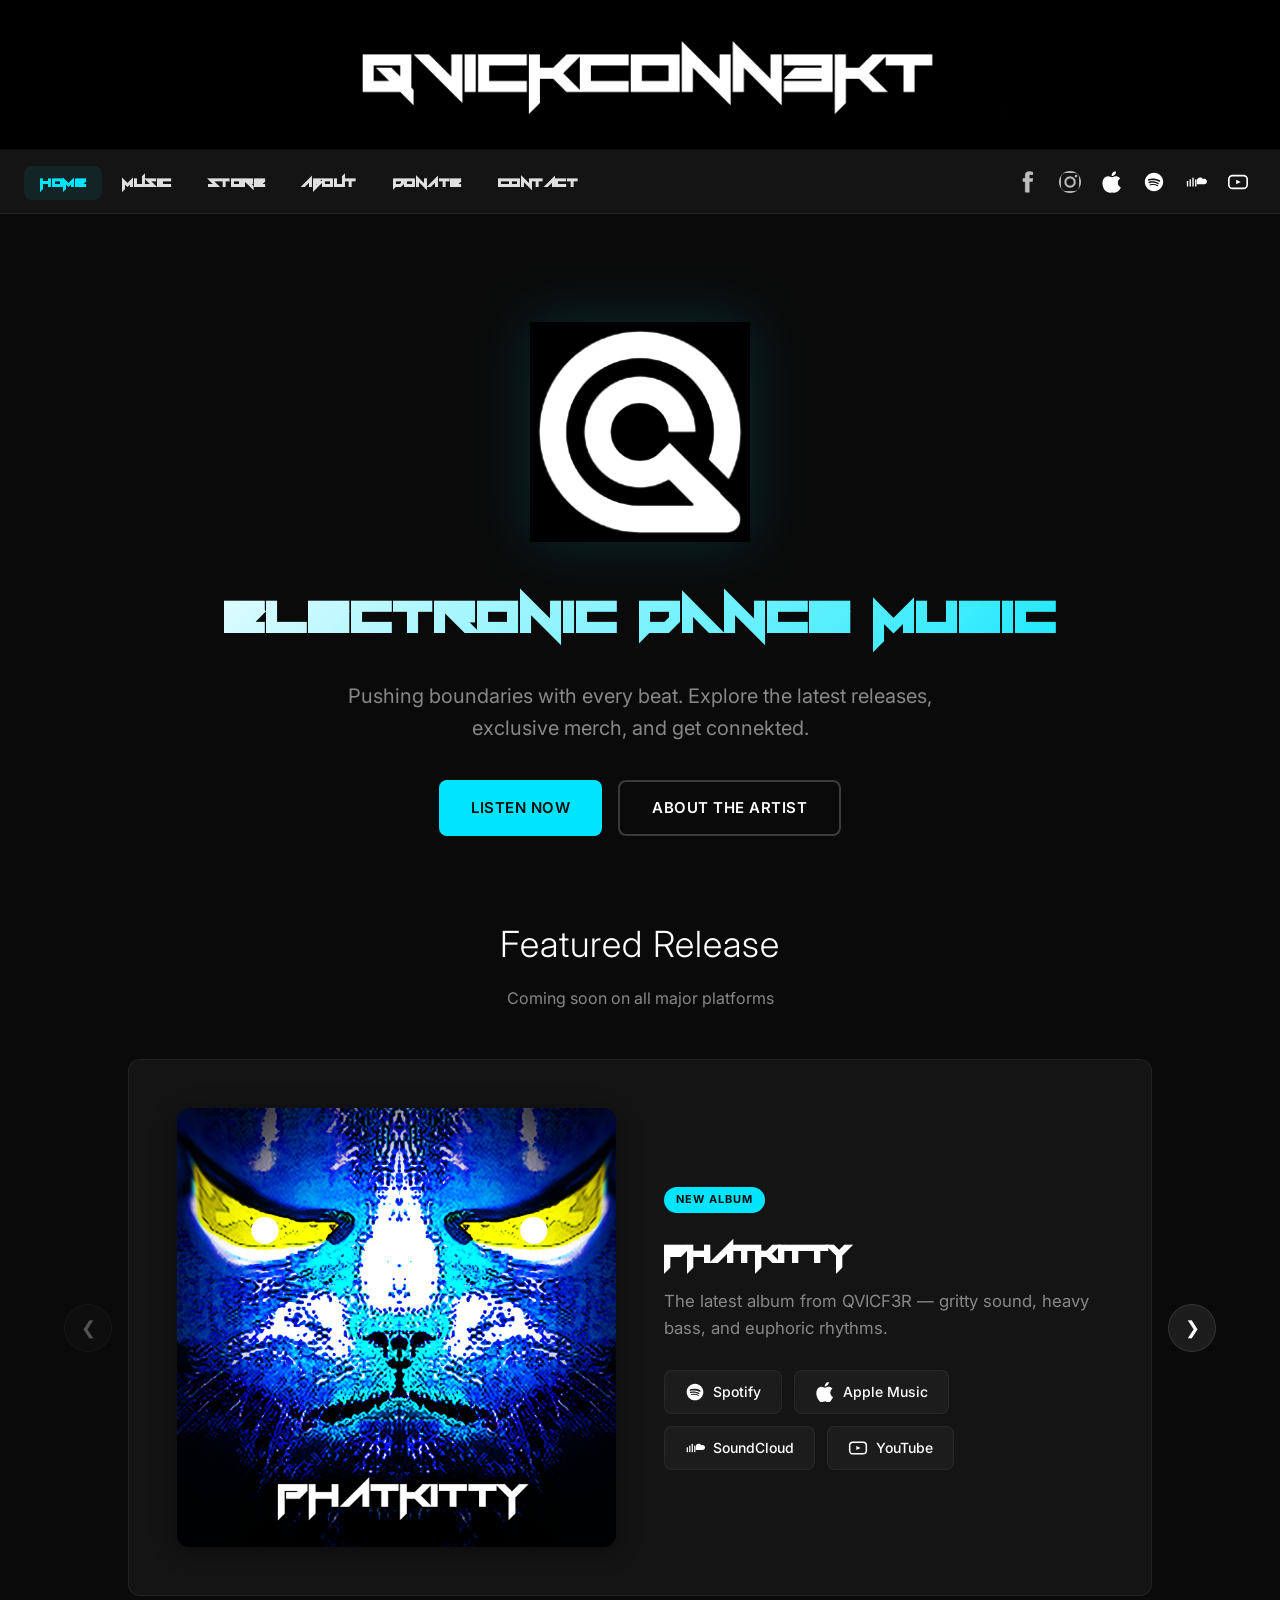
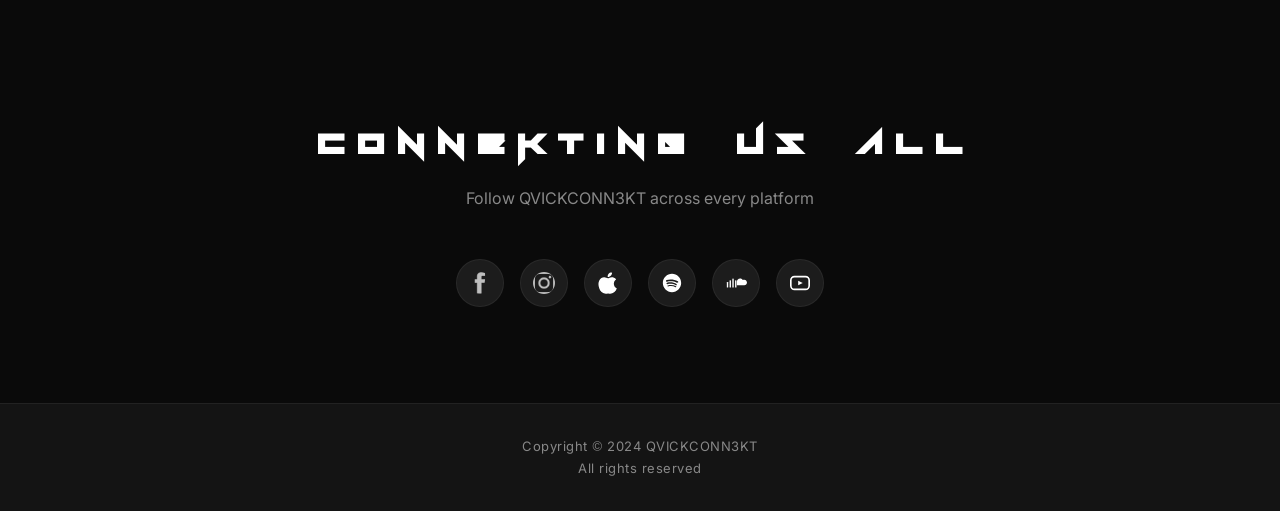
==== commit 3ed63c92: "Fix text spacing with non-breaking spaces" ====
--- a/index.html
+++ b/index.html
@@ -107,7 +107,7 @@
   </section>
 
   <section>
-    <h2 class="section-title social-section-title">C O N N E K T I N G    U S    A L L</h2>
+    <h2 class="section-title social-section-title">C O N N E K T I N G&nbsp;&nbsp;&nbsp;&nbsp;U S&nbsp;&nbsp;&nbsp;&nbsp;A L L</h2>
     <p class="section-subtitle">Follow QVICKCONN3KT across every platform</p>
     <div class="social-bar">
       <a href="https://www.facebook.com/profile.php?id=61558457154444" target="_blank" rel="noopener"><img src="assets/icons/facebookIcon.png" alt="Facebook"></a>
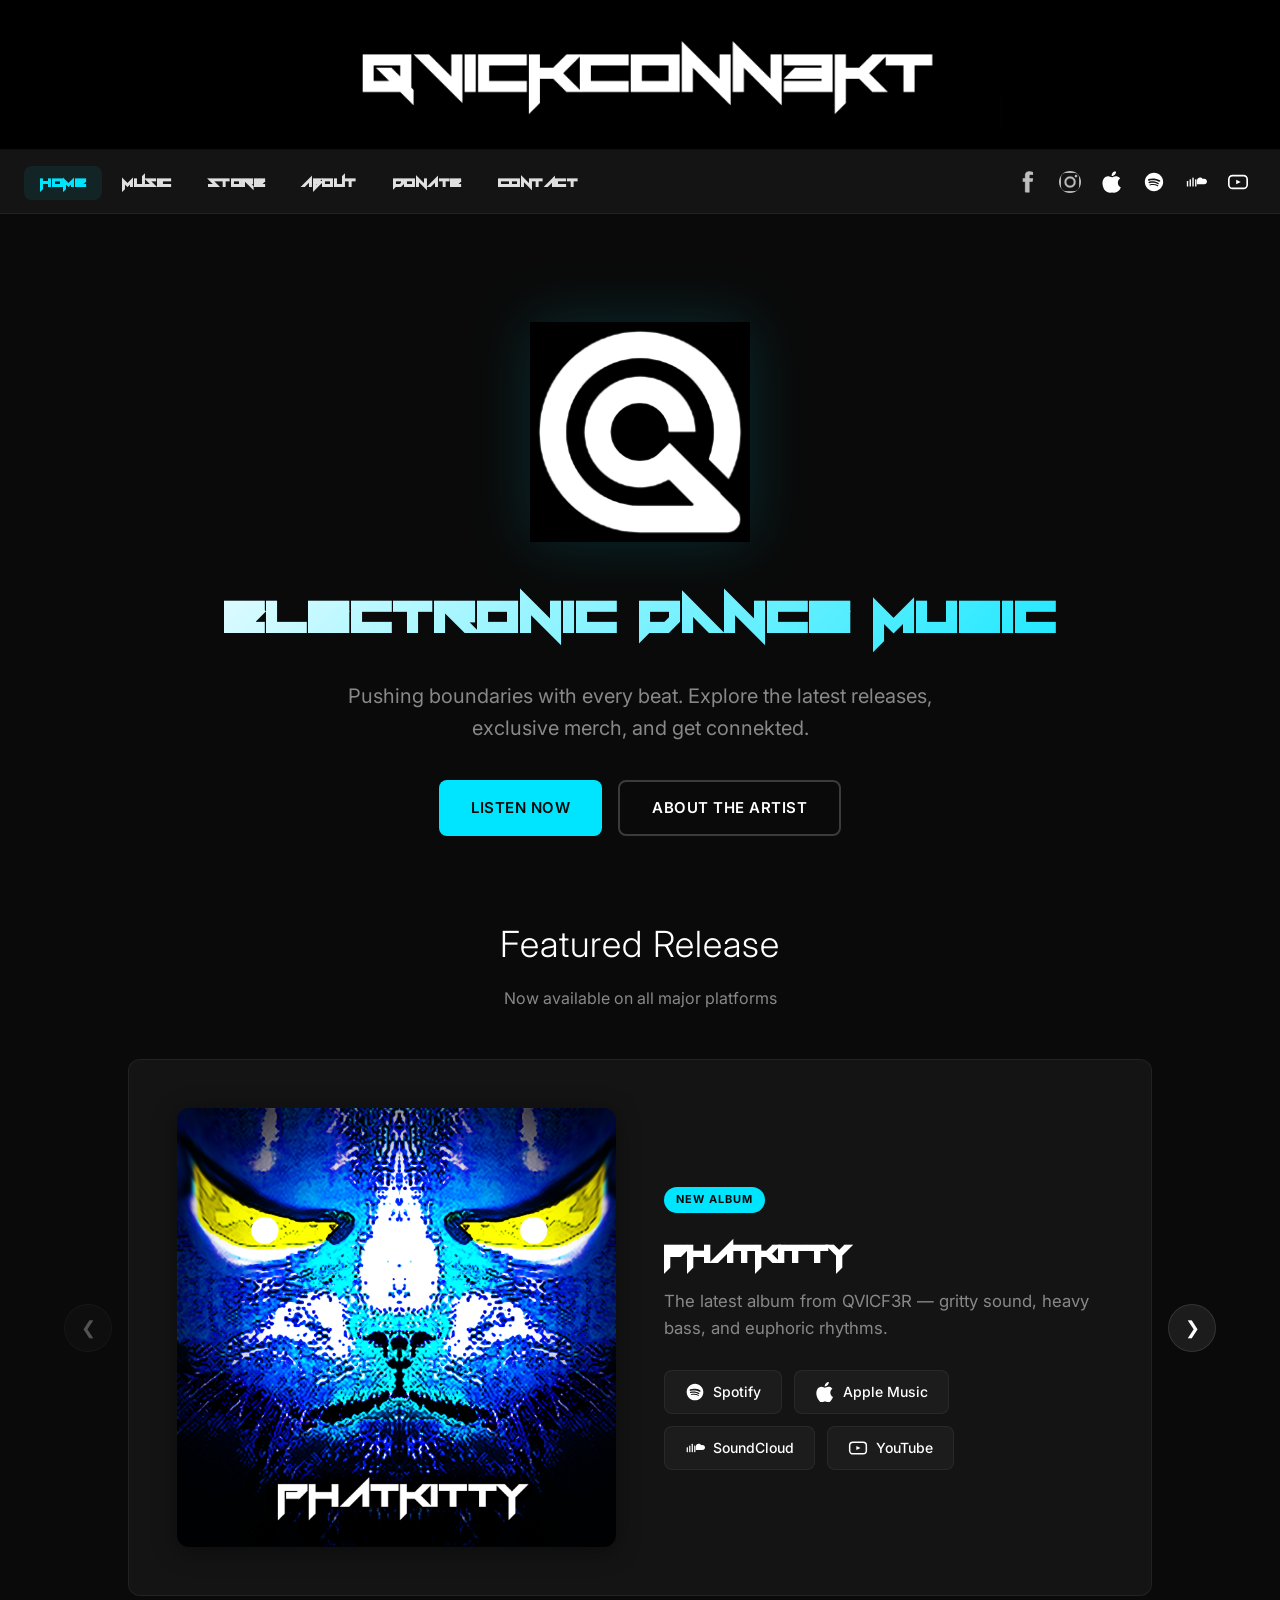
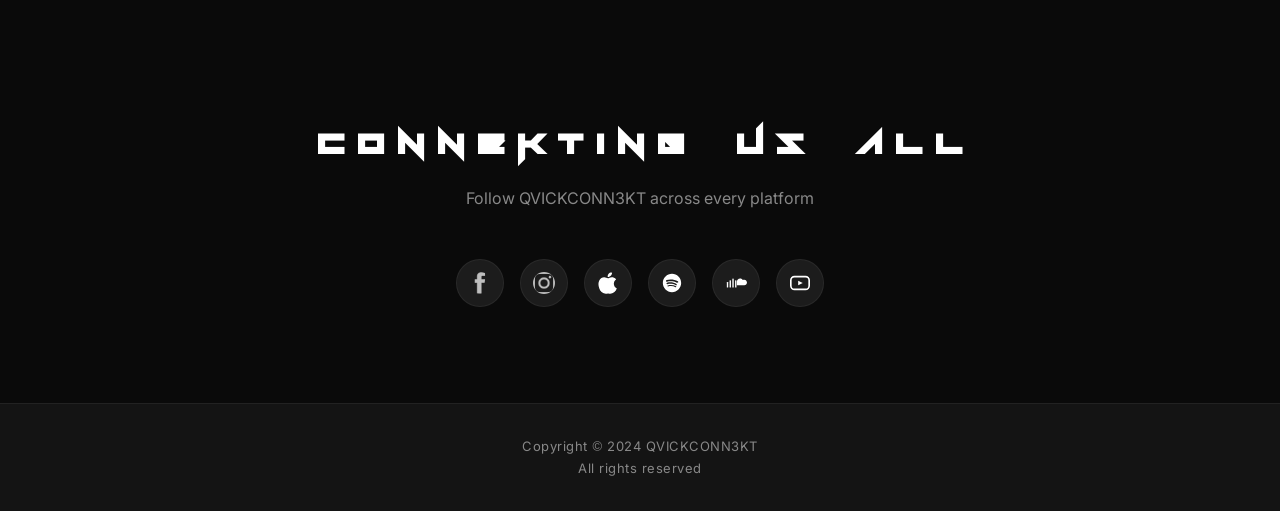
==== commit eed74cc2: "Update featured release text" ====
--- a/index.html
+++ b/index.html
@@ -9,6 +9,9 @@
     <link rel="icon" href="assets/logos/white_qc_small.png" type="image/png">
     <link rel="preconnect" href="https://fonts.googleapis.com">
     <link href="https://fonts.googleapis.com/css2?family=Inter:wght@400;500;600;700&display=swap" rel="stylesheet">
+  <meta property="og:image" content="https://bolt.new/static/og_default.png">
+    <meta name="twitter:card" content="summary_large_image">
+    <meta name="twitter:image" content="https://bolt.new/static/og_default.png">
 </head>
 <body>
     <div class="divtop">
@@ -47,7 +50,7 @@
 
   <section>
     <h2 class="section-title featured-title" id="album-section-title">Featured Release</h2>
-    <p class="section-subtitle" id="album-section-subtitle">Coming soon on all major platforms</p>
+    <p class="section-subtitle" id="album-section-subtitle">Now available on all major platforms</p>
 
     <div class="album-carousel">
       <button class="album-arrow album-arrow-prev" id="album-prev" aria-label="Previous album">&#10094;</button>
@@ -140,7 +143,7 @@
     nextBtn.style.opacity = index === slides.length - 1 ? '0.3' : '1';
     if (index === 0) {
       titleEl.textContent = 'Featured Release';
-      subtitleEl.textContent = 'Coming soon on all major platforms';
+      subtitleEl.textContent = 'Now available on all major platforms';
     } else {
       titleEl.textContent = 'Past Release';
       subtitleEl.textContent = 'Available now on all major streaming platforms';
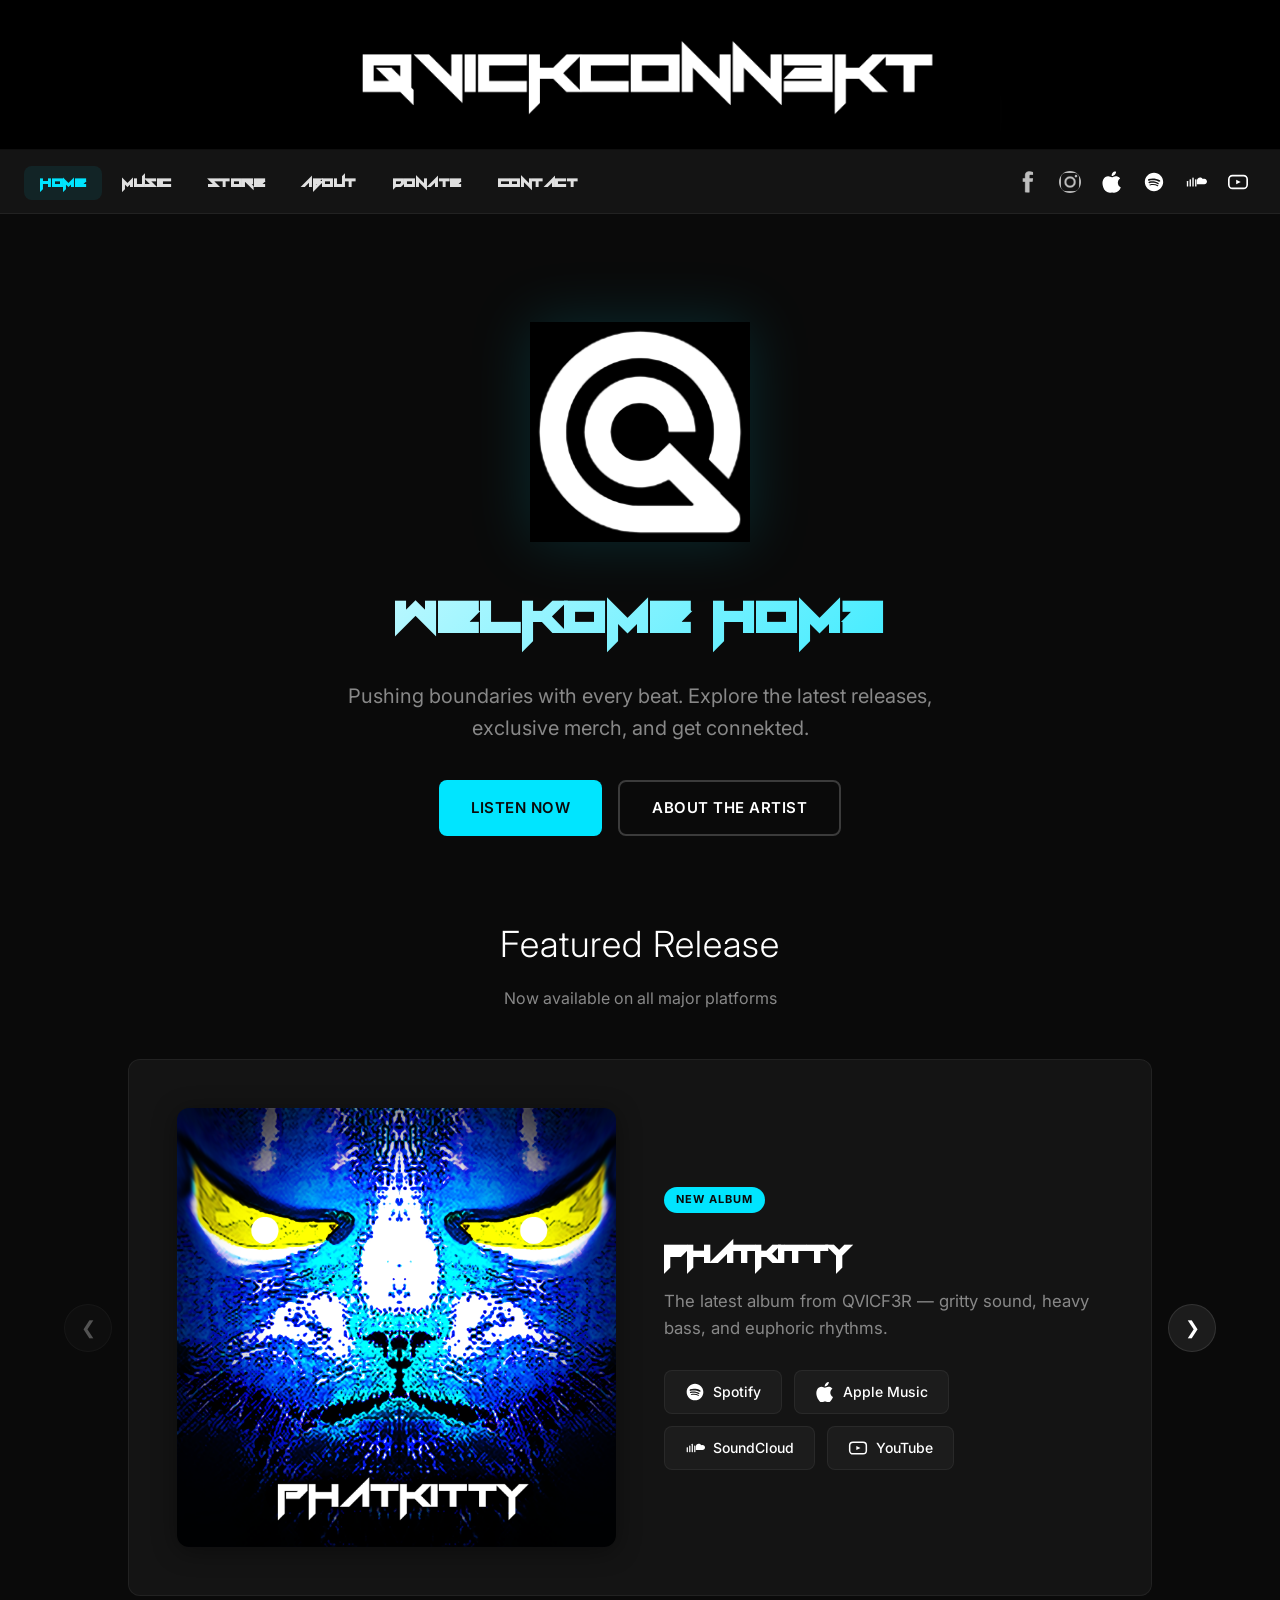
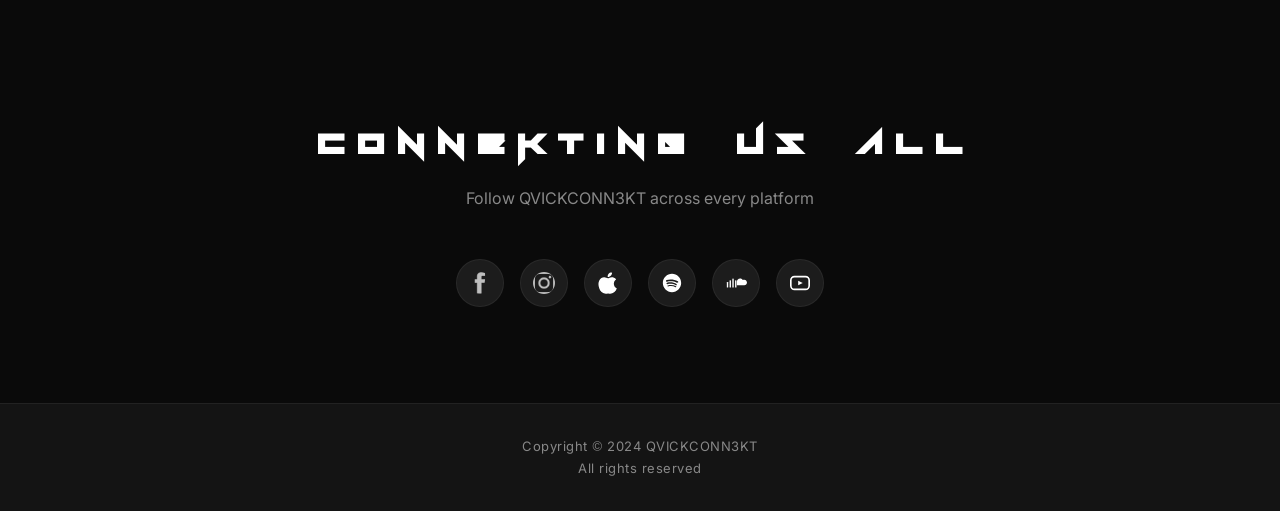
==== commit 68544fbf: "Update home page header and remove tag" ====
--- a/index.html
+++ b/index.html
@@ -40,7 +40,7 @@
 <main>
   <section class="hero">
     <img src="assets/logos/white_qc_big.png" alt="QVICKCONN3KT" class="hero-logo">
-    <h1>Electronic Dance Music</h1>
+    <h1>WELKOME HOM3</h1>
     <p>Pushing boundaries with every beat. Explore the latest releases, exclusive merch, and get connekted.</p>
     <div class="hero-cta">
       <a href="music.html" class="btn btn-primary">Listen Now</a>
@@ -84,7 +84,6 @@
           <div class="featured-release">
             <img src="assets/covers/DEADPILOT_ALBUMCOVER.png" alt="Dead Pilot Album Cover" class="featured-cover">
             <div class="featured-info">
-              <span class="label">Previous Album</span>
               <h2>DEAD PILOT</h2>
               <p>QVCIFER's debut album — a retro-inspired techno journey that pulls you straight into the underground. Analog warmth, pulsing rhythms, and vintage synths collide for a sound that's equal parts nostalgia and forward thrust.</p>
               <div class="platform-links">
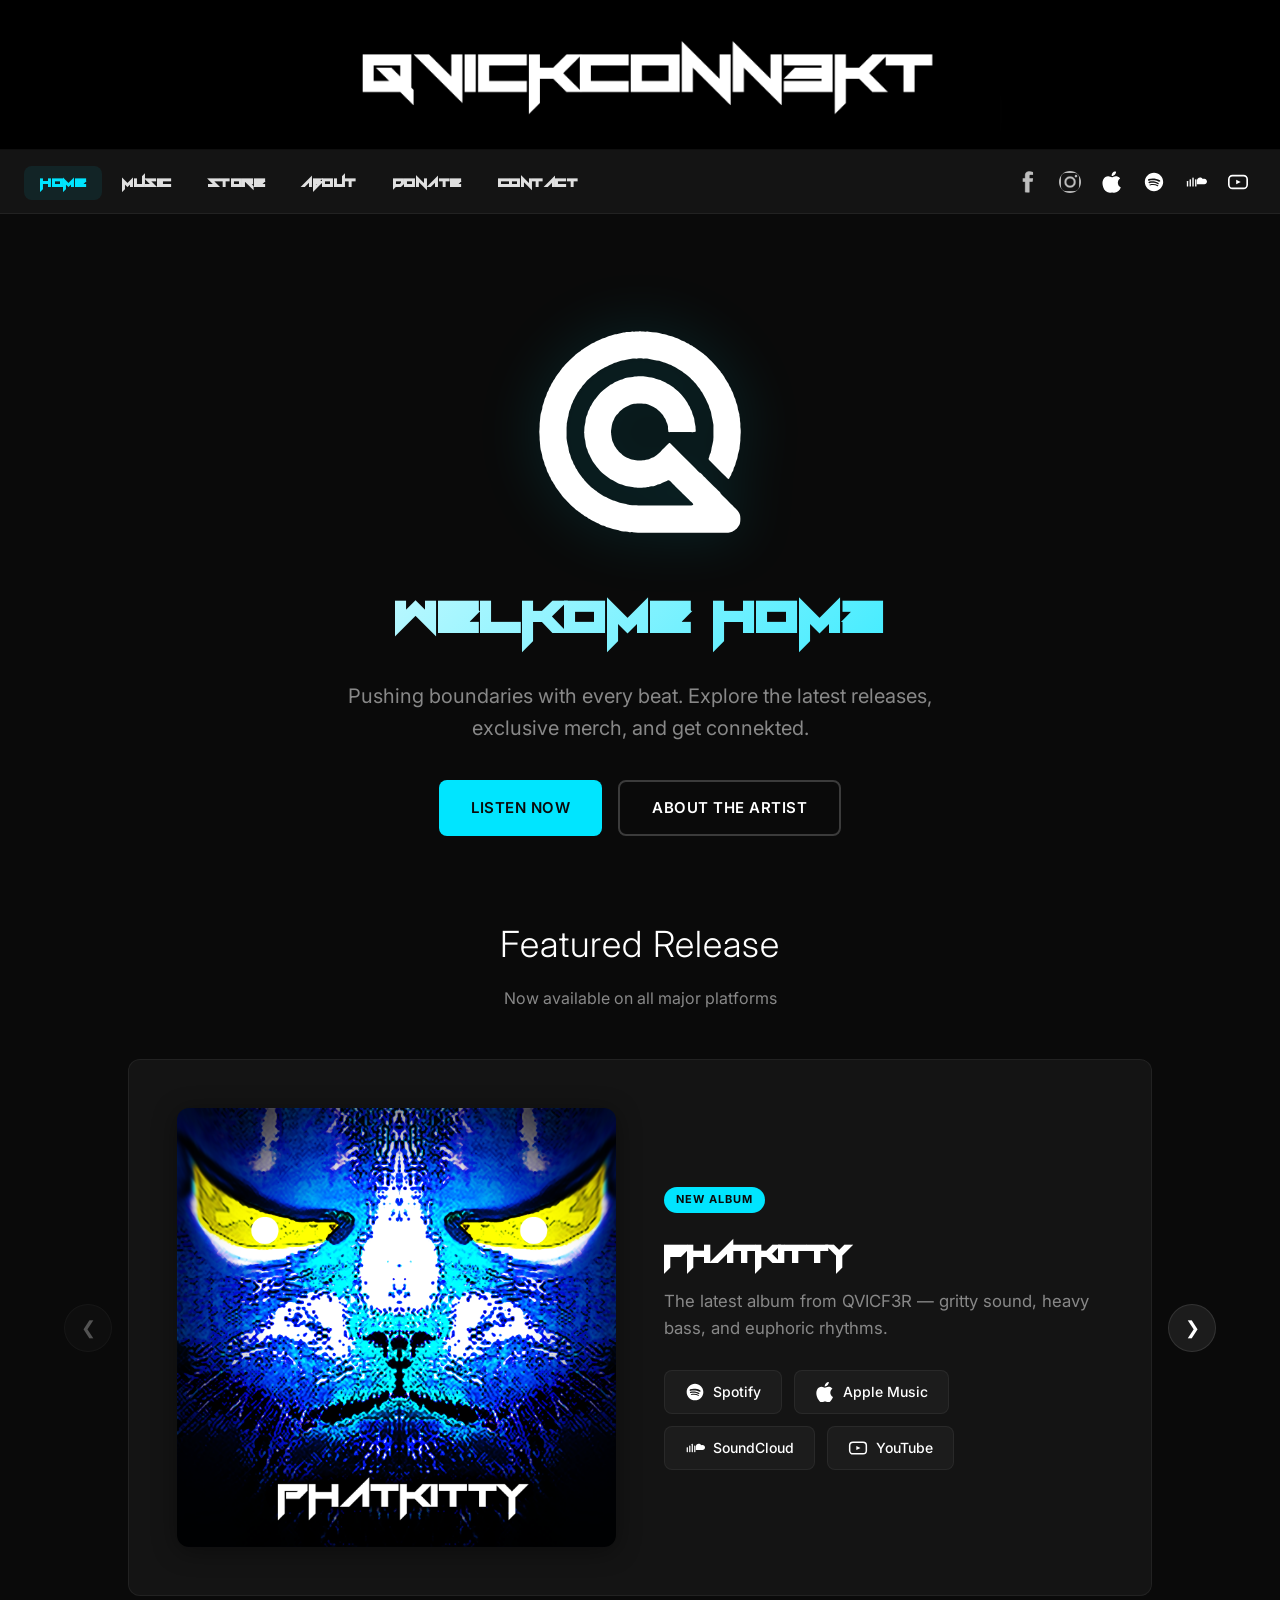
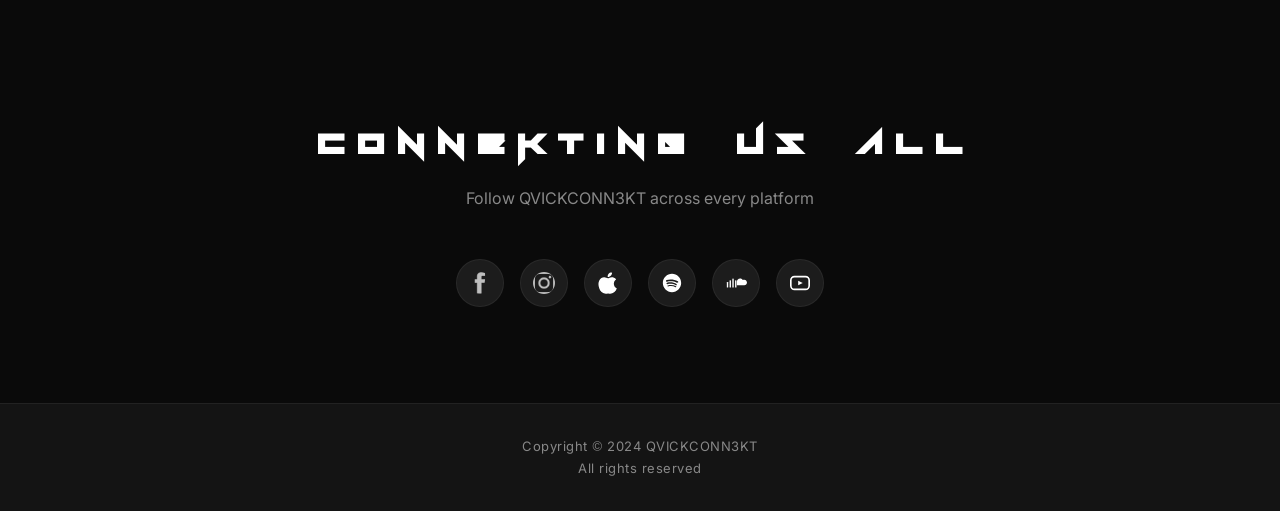
==== commit e1f0adb8: "Update logo to SVG" ====
--- a/index.html
+++ b/index.html
@@ -39,7 +39,7 @@
 
 <main>
   <section class="hero">
-    <img src="assets/logos/white_qc_big.png" alt="QVICKCONN3KT" class="hero-logo">
+    <img src="QCWHITENOBACKGROUNDTURNTOANSVG.svg" alt="QVICKCONN3KT" class="hero-logo">
     <h1>WELKOME HOM3</h1>
     <p>Pushing boundaries with every beat. Explore the latest releases, exclusive merch, and get connekted.</p>
     <div class="hero-cta">
